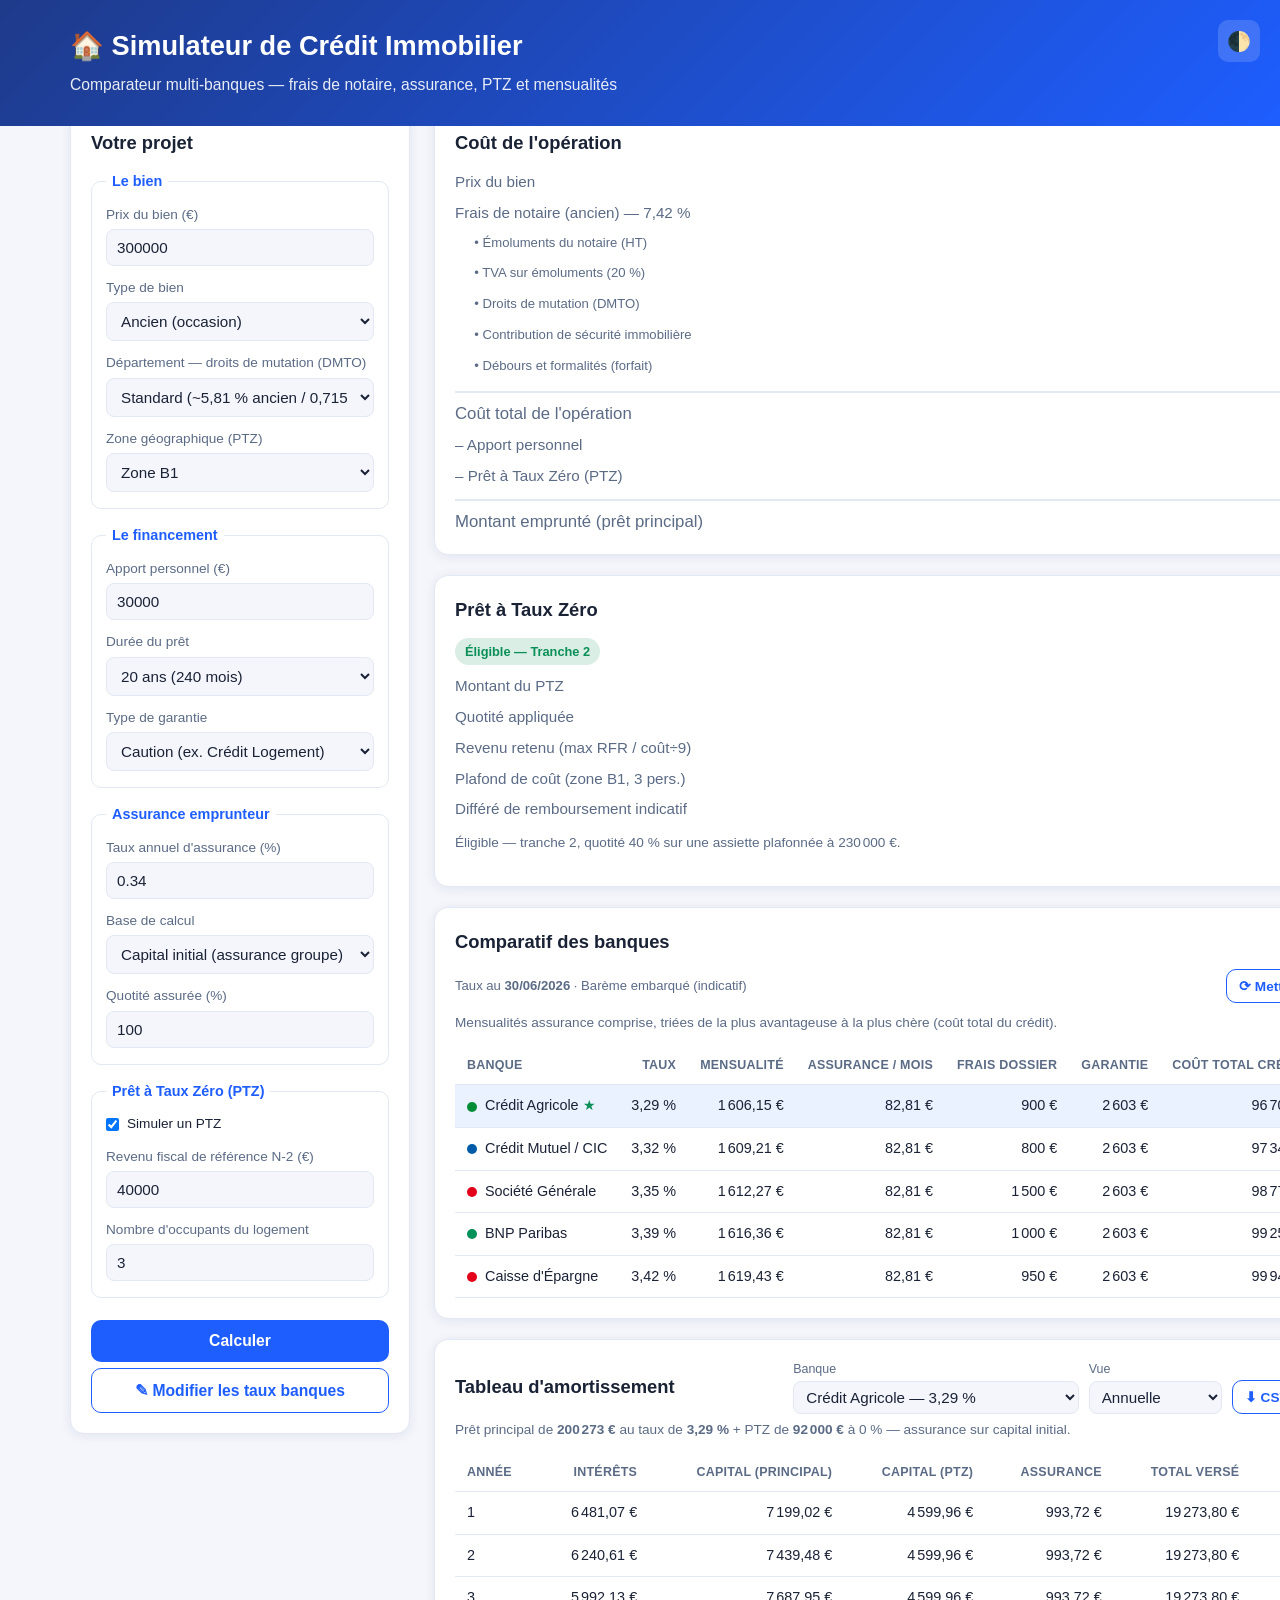
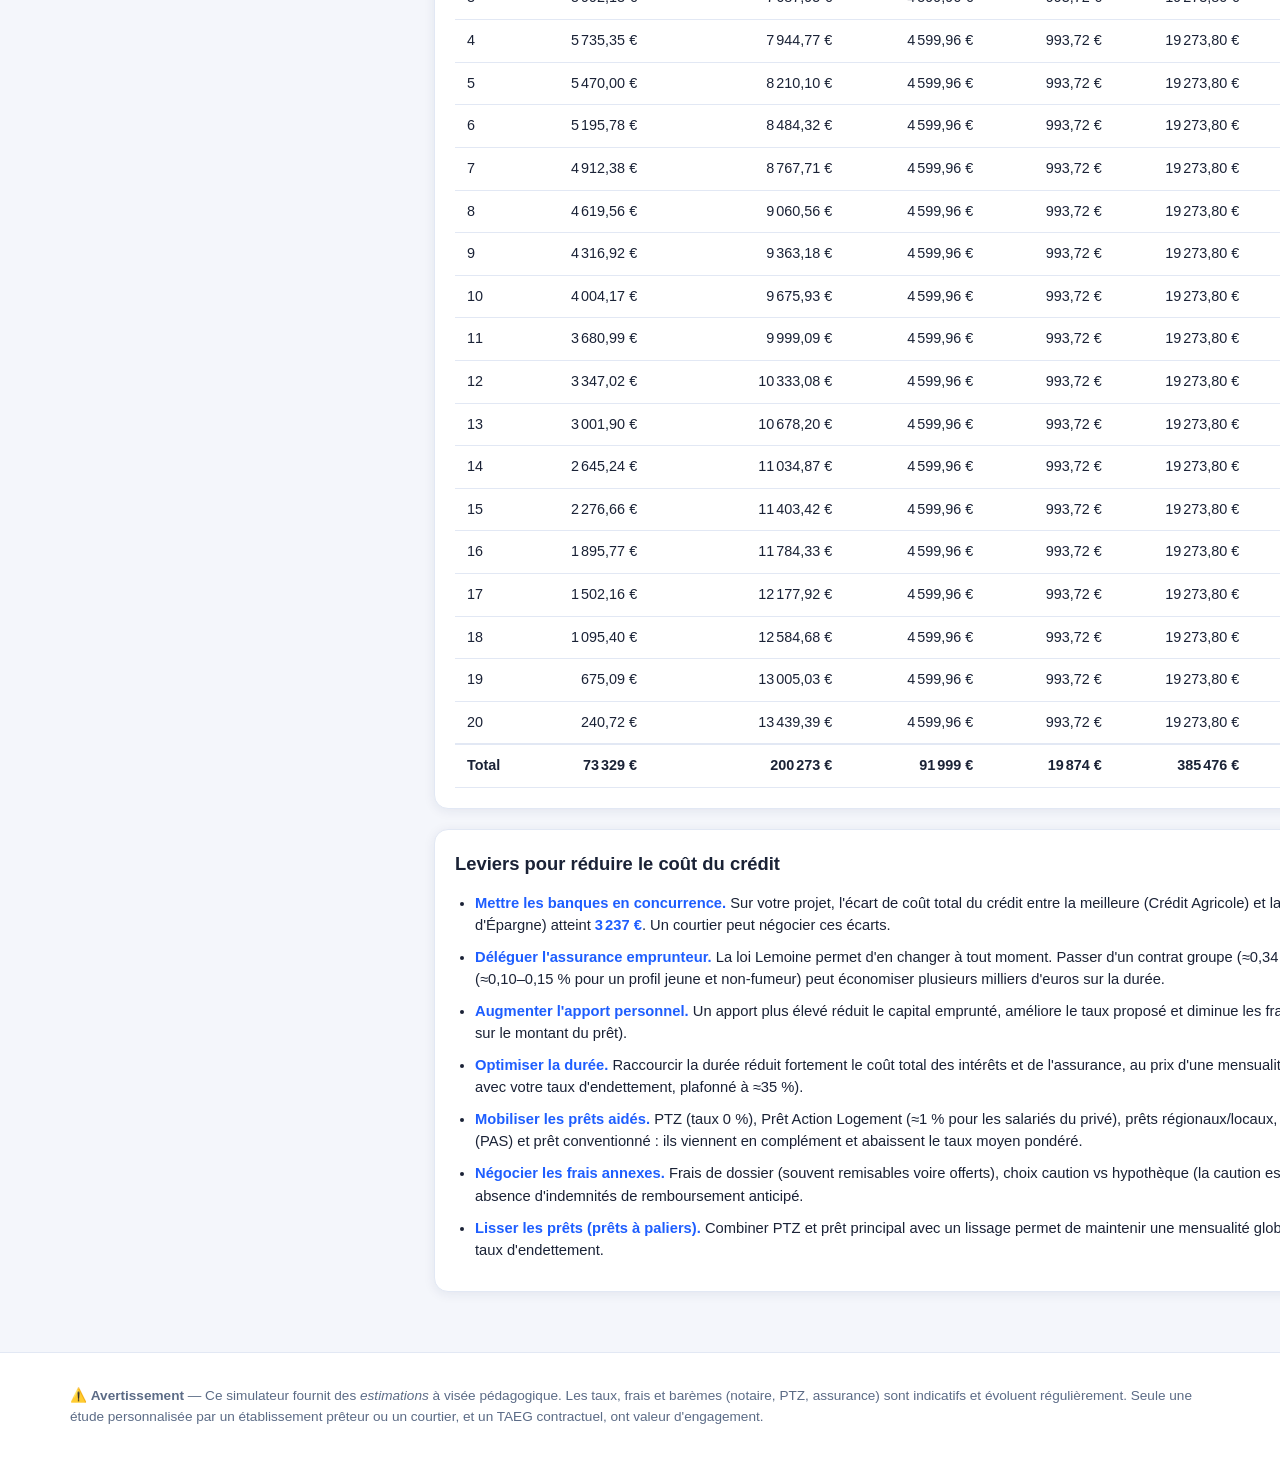
==== index.html @ 6a026f02 "Mise à jour des taux : flux configurable, sources officielles, persistance - Nouveau module js/rates" ====
<!DOCTYPE html>
<html lang="fr">
  <head>
    <meta charset="UTF-8" />
    <meta name="viewport" content="width=device-width, initial-scale=1.0" />
    <title>Simulateur de Crédit Immobilier — Comparateur multi-banques</title>
    <meta
      name="description"
      content="Plateforme de simulation de crédit immobilier : frais de notaire (neuf/ancien), frais de dossier, assurance emprunteur, PTZ et comparaison des mensualités entre les banques les plus compétitives."
    />
    <link rel="stylesheet" href="css/styles.css" />
  </head>
  <body>
    <header class="site-header">
      <div class="wrap">
        <h1>🏠 Simulateur de Crédit Immobilier</h1>
        <p class="subtitle">
          Comparateur multi-banques — frais de notaire, assurance, PTZ et mensualités
        </p>
        <button id="theme-toggle" class="theme-toggle" title="Basculer clair/sombre" aria-label="Thème">
          🌓
        </button>
      </div>
    </header>

    <main class="wrap layout">
      <!-- ============ COLONNE DE SAISIE ============ -->
      <section class="panel inputs" aria-label="Paramètres de simulation">
        <h2>Votre projet</h2>

        <fieldset>
          <legend>Le bien</legend>
          <label>
            Prix du bien (€)
            <input type="number" id="prix" value="300000" min="0" step="1000" />
          </label>

          <label>
            Type de bien
            <select id="typeBien">
              <option value="ancien">Ancien (occasion)</option>
              <option value="neuf">Neuf (VEFA / construction)</option>
            </select>
          </label>

          <label>
            Département — droits de mutation (DMTO)
            <select id="dmto">
              <option value="">Standard (~5,81 % ancien / 0,715 % neuf)</option>
              <option value="0.0509006">Taux réduit (~5,09 % — départements concernés)</option>
              <option value="0.0631065">Majoré 2025 (+0,5 pt, ~6,31 % ancien)</option>
            </select>
          </label>

          <label>
            Zone géographique (PTZ)
            <select id="zone">
              <option value="A">Zone A</option>
              <option value="Abis">Zone A bis</option>
              <option value="B1" selected>Zone B1</option>
              <option value="B2">Zone B2</option>
              <option value="C">Zone C</option>
            </select>
          </label>
        </fieldset>

        <fieldset>
          <legend>Le financement</legend>
          <label>
            Apport personnel (€)
            <input type="number" id="apport" value="30000" min="0" step="1000" />
          </label>

          <label>
            Durée du prêt
            <select id="duree">
              <option value="180">15 ans (180 mois)</option>
              <option value="240" selected>20 ans (240 mois)</option>
              <option value="300">25 ans (300 mois)</option>
            </select>
          </label>

          <label>
            Type de garantie
            <select id="garantie">
              <option value="caution">Caution (ex. Crédit Logement)</option>
              <option value="hypotheque">Hypothèque / IPPD</option>
            </select>
          </label>
        </fieldset>

        <fieldset>
          <legend>Assurance emprunteur</legend>
          <label>
            Taux annuel d'assurance (%)
            <input type="number" id="assuranceTaux" value="0.34" min="0" step="0.01" />
          </label>
          <label>
            Base de calcul
            <select id="assuranceBase">
              <option value="initial">Capital initial (assurance groupe)</option>
              <option value="restant">Capital restant dû (délégation, dégressif)</option>
            </select>
          </label>
          <label>
            Quotité assurée (%)
            <input type="number" id="assuranceQuotite" value="100" min="0" max="200" step="10" />
          </label>
        </fieldset>

        <fieldset>
          <legend>Prêt à Taux Zéro (PTZ)</legend>
          <label class="checkbox">
            <input type="checkbox" id="ptzActif" checked />
            Simuler un PTZ
          </label>
          <label>
            Revenu fiscal de référence N-2 (€)
            <input type="number" id="ptzRevenus" value="40000" min="0" step="1000" />
          </label>
          <label>
            Nombre d'occupants du logement
            <input type="number" id="ptzPersonnes" value="3" min="1" max="8" step="1" />
          </label>
        </fieldset>

        <button id="simuler" class="btn-primary">Calculer</button>
        <button id="editRates" class="btn-secondary">✎ Modifier les taux banques</button>
      </section>

      <!-- ============ COLONNE DE RÉSULTATS ============ -->
      <section class="results" aria-live="polite">
        <!-- Récapitulatif coût d'acquisition -->
        <div class="panel">
          <h2>Coût de l'opération</h2>
          <div id="recapAcquisition" class="recap-grid"></div>
        </div>

        <!-- PTZ -->
        <div class="panel" id="ptzPanel">
          <h2>Prêt à Taux Zéro</h2>
          <div id="ptzResult"></div>
        </div>

        <!-- Comparatif banques -->
        <div class="panel">
          <h2>Comparatif des banques</h2>
          <div class="rates-toolbar">
            <span id="ratesMeta" class="rates-meta"></span>
            <span class="rates-actions">
              <button id="updateRates" class="btn-secondary compact" title="Charger les taux depuis le flux configuré">⟳ Mettre à jour</button>
              <button id="editRates2" class="btn-secondary compact">✎ Modifier</button>
            </span>
          </div>
          <div id="ratesStatus" class="rates-status" hidden></div>
          <p class="hint">
            Mensualités assurance comprise, triées de la plus avantageuse à la plus chère
            (coût total du crédit).
          </p>
          <div class="table-scroll">
            <table id="comparatif" class="compare-table">
              <thead>
                <tr>
                  <th>Banque</th>
                  <th>Taux</th>
                  <th>Mensualité</th>
                  <th>Assurance / mois</th>
                  <th>Frais dossier</th>
                  <th>Garantie</th>
                  <th>Coût total crédit</th>
                  <th>TAEG approché</th>
                </tr>
              </thead>
              <tbody></tbody>
            </table>
          </div>
        </div>

        <!-- Tableau d'amortissement -->
        <div class="panel" id="amortPanel">
          <div class="amort-head">
            <h2>Tableau d'amortissement</h2>
            <div class="amort-controls no-print">
              <label class="inline">
                Banque
                <select id="amortBanque"></select>
              </label>
              <label class="inline">
                Vue
                <select id="amortVue">
                  <option value="annuel">Annuelle</option>
                  <option value="mensuel">Mensuelle</option>
                </select>
              </label>
              <button id="exportCsv" class="btn-secondary compact">⬇ CSV</button>
              <button id="exportPdf" class="btn-secondary compact">🖨 Imprimer / PDF</button>
            </div>
          </div>
          <div id="amortMeta" class="hint"></div>
          <div class="table-scroll">
            <table id="amortTable" class="amort-table">
              <thead></thead>
              <tbody></tbody>
              <tfoot></tfoot>
            </table>
          </div>
        </div>

        <!-- Leviers d'optimisation -->
        <div class="panel levers">
          <h2>Leviers pour réduire le coût du crédit</h2>
          <ul id="leviers"></ul>
        </div>
      </section>
    </main>

    <!-- Modale d'édition des taux -->
    <div id="ratesModal" class="modal" hidden>
      <div class="modal-box">
        <h2>Taux &amp; frais par banque</h2>
        <p class="hint">
          Ajustez les taux nominaux (hors assurance) et consultez la page officielle de chaque
          banque via le lien « source ». Les taux sont mémorisés localement.
        </p>

        <fieldset>
          <legend>Mise à jour automatique</legend>
          <label>
            URL du flux de taux (JSON, CORS requis)
            <input type="url" id="feedUrl" placeholder="https://exemple.com/taux.json" />
          </label>
          <p class="hint">
            Le navigateur ne peut pas lire directement les sites des banques (CORS). Pointez vers
            un flux JSON que vous alimentez (courtier, agrégateur, ou script serveur). Voir
            <code>data/taux.sample.json</code> pour le format.
          </p>
          <div class="modal-actions">
            <button id="fetchRates" class="btn-secondary compact">⟳ Actualiser depuis la source</button>
            <button id="resetRates" class="btn-secondary compact">↺ Rétablir le barème embarqué</button>
          </div>
          <div id="modalStatus" class="rates-status" hidden></div>
        </fieldset>

        <div class="table-scroll">
          <table id="ratesTable" class="rates-table">
            <thead>
              <tr>
                <th>Banque</th>
                <th>Taux 15 ans (%)</th>
                <th>Taux 20 ans (%)</th>
                <th>Taux 25 ans (%)</th>
                <th>Frais dossier</th>
                <th>Source</th>
              </tr>
            </thead>
            <tbody></tbody>
          </table>
        </div>
        <div class="modal-actions">
          <button id="ratesSave" class="btn-primary">Appliquer</button>
          <button id="ratesClose" class="btn-secondary">Fermer</button>
        </div>
      </div>
    </div>

    <footer class="site-footer">
      <div class="wrap">
        <p>
          ⚠️ <strong>Avertissement</strong> — Ce simulateur fournit des <em>estimations</em> à
          visée pédagogique. Les taux, frais et barèmes (notaire, PTZ, assurance) sont indicatifs
          et évoluent régulièrement. Seule une étude personnalisée par un établissement prêteur ou
          un courtier, et un TAEG contractuel, ont valeur d'engagement.
        </p>
      </div>
    </footer>

    <script src="js/finance.js"></script>
    <script src="js/data.js"></script>
    <script src="js/rates.js"></script>
    <script src="js/app.js"></script>
  </body>
</html>
---- css/styles.css ----
/* styles.css — Simulateur de crédit immobilier */
:root {
  --bg: #f4f6fb;
  --panel: #ffffff;
  --ink: #1a2236;
  --muted: #5b6b86;
  --accent: #1e5eff;
  --accent-ink: #ffffff;
  --border: #e2e8f4;
  --good: #0a8f56;
  --bad: #d13c3c;
  --highlight: #eaf1ff;
  --shadow: 0 2px 12px rgba(20, 40, 90, 0.08);
  --radius: 14px;
}
:root[data-theme="dark"] {
  --bg: #0f1420;
  --panel: #182034;
  --ink: #e8edf7;
  --muted: #9aa8c2;
  --accent: #4f83ff;
  --accent-ink: #0b1020;
  --border: #26314a;
  --good: #38d08a;
  --bad: #ff6b6b;
  --highlight: #1d2942;
  --shadow: 0 2px 16px rgba(0, 0, 0, 0.4);
}

* {
  box-sizing: border-box;
}
body {
  margin: 0;
  font-family: -apple-system, BlinkMacSystemFont, "Segoe UI", Roboto, Helvetica, Arial, sans-serif;
  background: var(--bg);
  color: var(--ink);
  line-height: 1.5;
}
.wrap {
  max-width: 1180px;
  margin: 0 auto;
  padding: 0 20px;
}

/* Header */
.site-header {
  background: linear-gradient(135deg, #1e3a8a, #1e5eff);
  color: #fff;
  padding: 26px 0 30px;
  position: relative;
}
.site-header h1 {
  margin: 0;
  font-size: 1.7rem;
}
.subtitle {
  margin: 6px 0 0;
  opacity: 0.9;
  font-size: 0.98rem;
}
.theme-toggle {
  position: absolute;
  top: 20px;
  right: 20px;
  background: rgba(255, 255, 255, 0.15);
  border: none;
  color: #fff;
  font-size: 1.2rem;
  border-radius: 10px;
  width: 42px;
  height: 42px;
  cursor: pointer;
}
.theme-toggle:hover {
  background: rgba(255, 255, 255, 0.28);
}

/* Layout */
.layout {
  display: grid;
  grid-template-columns: 340px 1fr;
  gap: 24px;
  margin: -18px auto 40px;
  align-items: start;
}
@media (max-width: 900px) {
  .layout {
    grid-template-columns: 1fr;
  }
}

.panel {
  background: var(--panel);
  border: 1px solid var(--border);
  border-radius: var(--radius);
  padding: 20px;
  box-shadow: var(--shadow);
  margin-bottom: 20px;
}
.panel h2 {
  margin: 0 0 14px;
  font-size: 1.15rem;
}

/* Formulaire */
fieldset {
  border: 1px solid var(--border);
  border-radius: 10px;
  margin: 0 0 16px;
  padding: 12px 14px 4px;
}
legend {
  font-weight: 600;
  font-size: 0.9rem;
  color: var(--accent);
  padding: 0 6px;
}
label {
  display: block;
  margin-bottom: 12px;
  font-size: 0.85rem;
  color: var(--muted);
  font-weight: 500;
}
label.checkbox {
  display: flex;
  align-items: center;
  gap: 8px;
  color: var(--ink);
}
input[type="number"],
select {
  width: 100%;
  margin-top: 4px;
  padding: 9px 10px;
  border: 1px solid var(--border);
  border-radius: 8px;
  background: var(--bg);
  color: var(--ink);
  font-size: 0.95rem;
}
label.checkbox input {
  width: auto;
  margin: 0;
}
input:focus,
select:focus {
  outline: 2px solid var(--accent);
  outline-offset: 1px;
}

.btn-primary,
.btn-secondary {
  width: 100%;
  padding: 12px;
  border: none;
  border-radius: 10px;
  font-size: 0.98rem;
  font-weight: 600;
  cursor: pointer;
  margin-top: 6px;
}
.btn-primary {
  background: var(--accent);
  color: var(--accent-ink);
}
.btn-primary:hover {
  filter: brightness(1.08);
}
.btn-secondary {
  background: transparent;
  color: var(--accent);
  border: 1px solid var(--accent);
}
.btn-secondary:hover {
  background: var(--highlight);
}

/* Récap acquisition */
.recap-grid {
  display: grid;
  grid-template-columns: 1fr auto;
  gap: 8px 16px;
  font-size: 0.95rem;
}
.recap-grid .lbl {
  color: var(--muted);
}
.recap-grid .val {
  text-align: right;
  font-variant-numeric: tabular-nums;
  font-weight: 600;
}
.recap-grid .total {
  border-top: 2px solid var(--border);
  padding-top: 8px;
  margin-top: 4px;
  font-size: 1.05rem;
}
.recap-grid .sub {
  font-size: 0.82rem;
  color: var(--muted);
  padding-left: 12px;
}
.recap-grid .val.accent {
  color: var(--accent);
}

/* Tables */
.table-scroll {
  overflow-x: auto;
}
table {
  width: 100%;
  border-collapse: collapse;
  font-size: 0.9rem;
}
th,
td {
  padding: 10px 12px;
  text-align: right;
  border-bottom: 1px solid var(--border);
  white-space: nowrap;
}
th:first-child,
td:first-child {
  text-align: left;
}
thead th {
  color: var(--muted);
  font-weight: 600;
  font-size: 0.78rem;
  text-transform: uppercase;
  letter-spacing: 0.02em;
}
.compare-table tbody tr.best {
  background: var(--highlight);
}
.compare-table tbody tr.best td:first-child::after {
  content: " ★";
  color: var(--good);
}
td.num {
  font-variant-numeric: tabular-nums;
}
.bank-dot {
  display: inline-block;
  width: 10px;
  height: 10px;
  border-radius: 50%;
  margin-right: 8px;
  vertical-align: middle;
}
.hint {
  color: var(--muted);
  font-size: 0.85rem;
  margin: 0 0 12px;
}

/* Barre d'outils des taux */
.rates-toolbar {
  display: flex;
  flex-wrap: wrap;
  align-items: center;
  justify-content: space-between;
  gap: 8px;
  margin-bottom: 10px;
}
.rates-meta {
  font-size: 0.82rem;
  color: var(--muted);
}
.rates-meta a {
  color: var(--accent);
}
.rates-actions {
  display: flex;
  gap: 8px;
}
.rates-status {
  font-size: 0.85rem;
  padding: 9px 12px;
  border-radius: 8px;
  margin-bottom: 12px;
}
.rates-status.ok {
  background: rgba(10, 143, 86, 0.14);
  color: var(--good);
}
.rates-status.err {
  background: rgba(209, 60, 60, 0.13);
  color: var(--bad);
}
.rates-status.info {
  background: var(--highlight);
  color: var(--ink);
}
.rates-table a {
  color: var(--accent);
  font-size: 0.82rem;
}

/* PTZ */
.ptz-badge {
  display: inline-block;
  padding: 4px 10px;
  border-radius: 20px;
  font-size: 0.8rem;
  font-weight: 600;
  margin-bottom: 10px;
}
.ptz-badge.ok {
  background: rgba(10, 143, 86, 0.15);
  color: var(--good);
}
.ptz-badge.no {
  background: rgba(209, 60, 60, 0.13);
  color: var(--bad);
}

/* Leviers */
.levers ul {
  margin: 0;
  padding-left: 20px;
}
.levers li {
  margin-bottom: 10px;
  font-size: 0.92rem;
}
.levers li strong {
  color: var(--accent);
}

/* Modale */
.modal {
  position: fixed;
  inset: 0;
  background: rgba(10, 16, 30, 0.55);
  display: flex;
  align-items: center;
  justify-content: center;
  padding: 20px;
  z-index: 100;
}
.modal[hidden] {
  display: none;
}
.modal-box {
  background: var(--panel);
  border-radius: var(--radius);
  padding: 24px;
  max-width: 700px;
  width: 100%;
  max-height: 90vh;
  overflow-y: auto;
  box-shadow: var(--shadow);
}
.rates-table input {
  width: 90px;
  padding: 6px;
}
.modal-actions {
  display: flex;
  gap: 12px;
  margin-top: 18px;
}
.modal-actions button {
  width: auto;
  flex: 1;
}

/* Tableau d'amortissement */
.amort-head {
  display: flex;
  flex-wrap: wrap;
  align-items: center;
  justify-content: space-between;
  gap: 12px;
  margin-bottom: 6px;
}
.amort-head h2 {
  margin: 0;
}
.amort-controls {
  display: flex;
  flex-wrap: wrap;
  align-items: flex-end;
  gap: 10px;
}
label.inline {
  margin: 0;
  font-size: 0.78rem;
}
label.inline select {
  margin-top: 2px;
  padding: 6px 8px;
}
.btn-secondary.compact {
  width: auto;
  padding: 8px 12px;
  margin: 0;
  font-size: 0.85rem;
}
.amort-table tfoot td {
  font-weight: 700;
  border-top: 2px solid var(--border);
}
.amort-table tbody tr:hover {
  background: var(--highlight);
}
#amortMeta {
  margin-bottom: 12px;
}

/* Impression / PDF : n'imprimer que le tableau d'amortissement */
@media print {
  body * {
    visibility: hidden;
  }
  #amortPanel,
  #amortPanel * {
    visibility: visible;
  }
  #amortPanel {
    position: absolute;
    inset: 0;
    margin: 0;
    border: none;
    box-shadow: none;
  }
  .no-print {
    display: none !important;
  }
  .table-scroll {
    overflow: visible;
  }
}

/* Footer */
.site-footer {
  background: var(--panel);
  border-top: 1px solid var(--border);
  padding: 20px 0;
  font-size: 0.85rem;
  color: var(--muted);
}
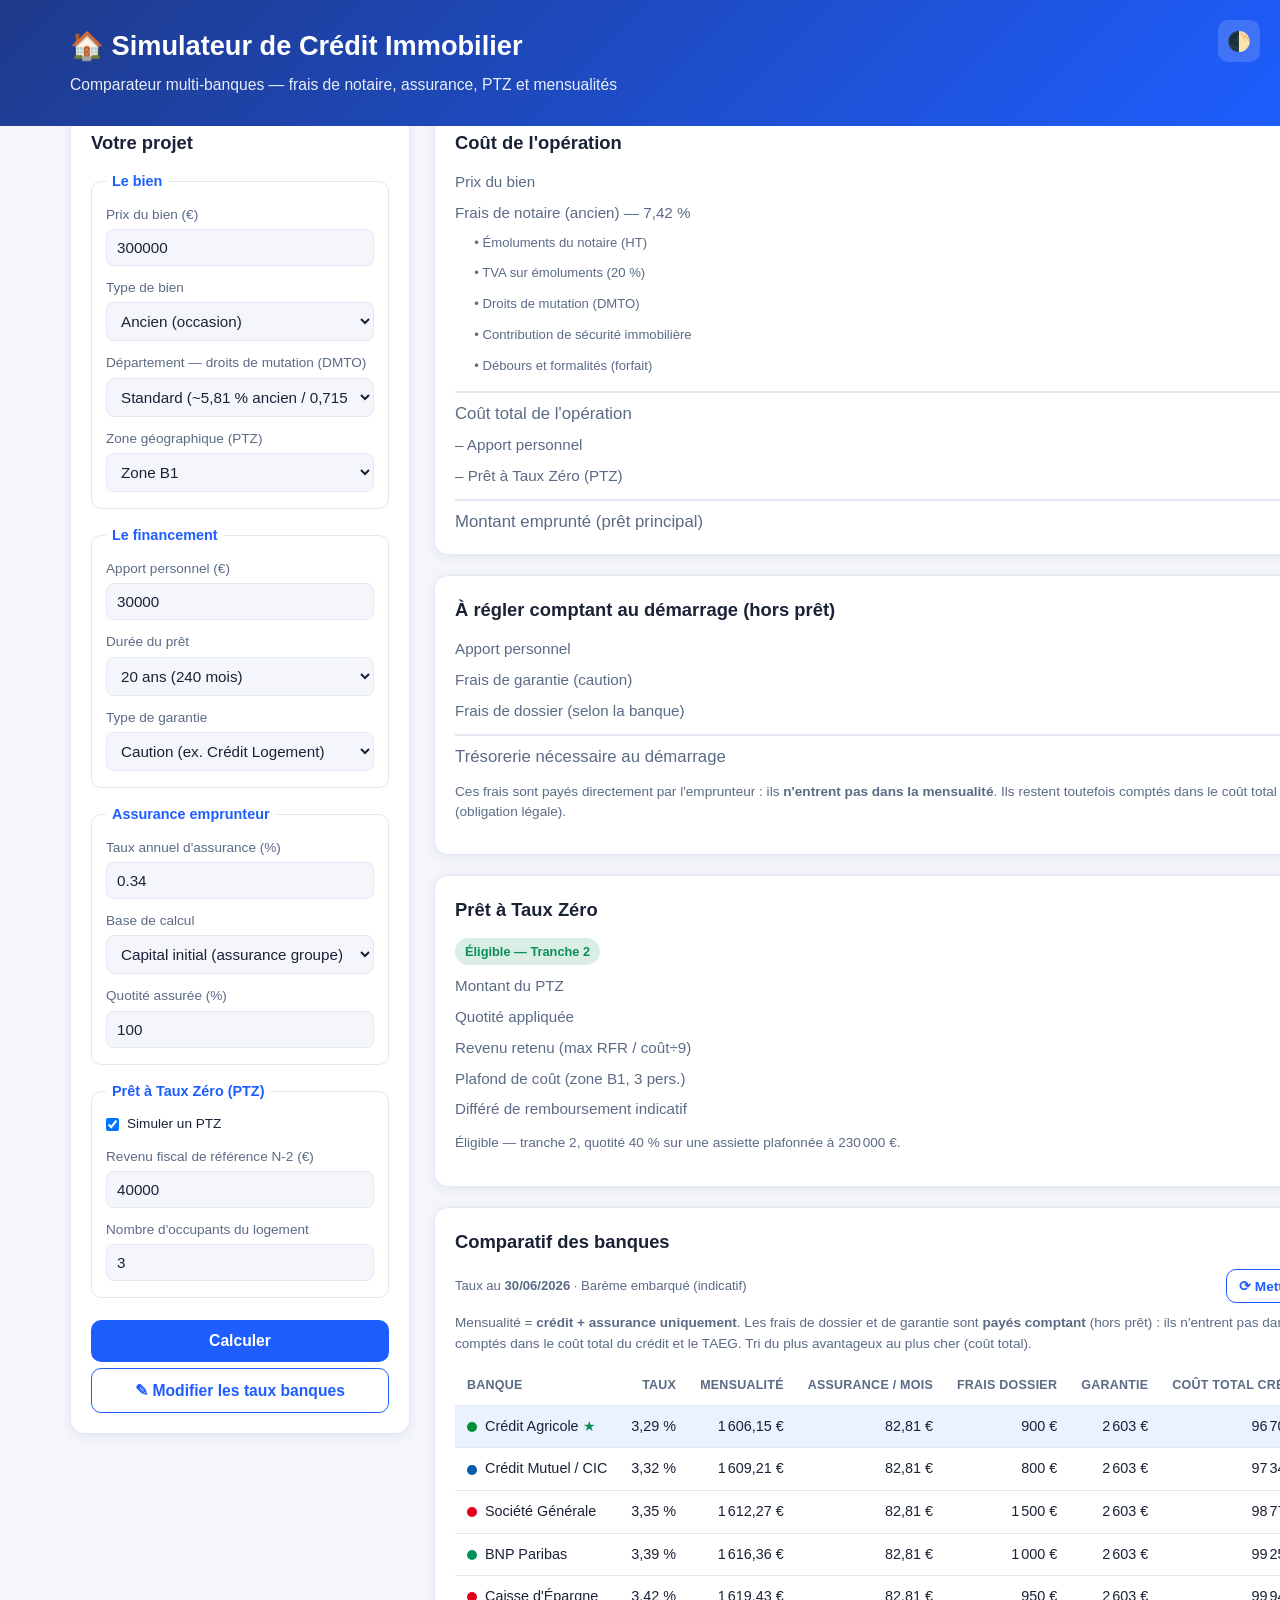
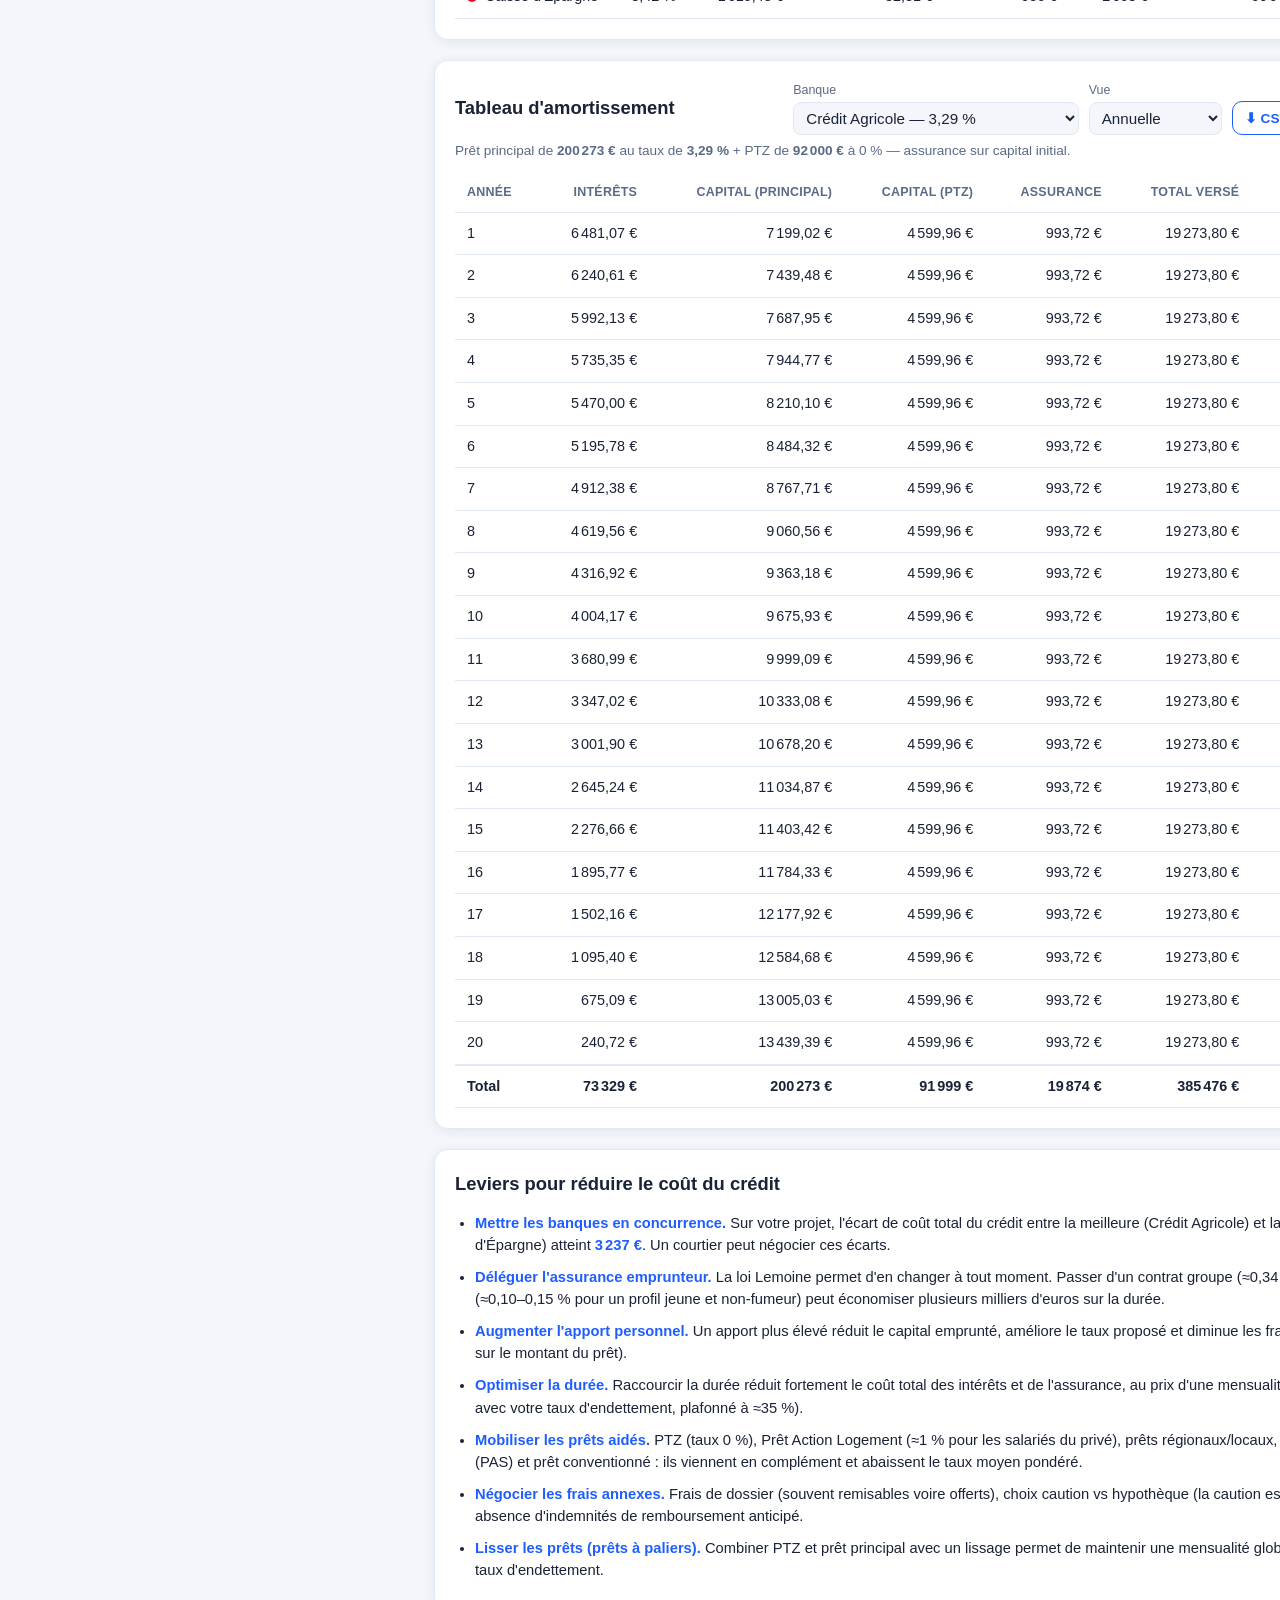
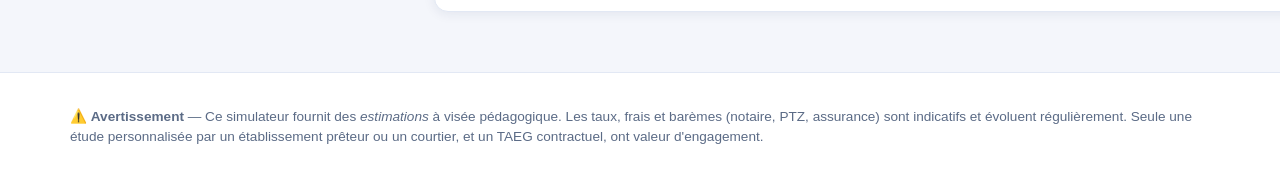
==== commit 327a51d4: "Frais de dossier & garantie : payés comptant, exclus de la mensualité Clarification du traitement de" ====
--- a/index.html
+++ b/index.html
@@ -136,6 +136,17 @@
           <div id="recapAcquisition" class="recap-grid"></div>
         </div>
 
+        <!-- Frais à régler comptant (hors prêt) -->
+        <div class="panel" id="comptantPanel">
+          <h2>À régler comptant au démarrage (hors prêt)</h2>
+          <div id="comptantRecap" class="recap-grid"></div>
+          <p class="hint" style="margin-top:12px">
+            Ces frais sont payés directement par l'emprunteur : ils <strong>n'entrent pas dans la
+            mensualité</strong>. Ils restent toutefois comptés dans le coût total du crédit et dans
+            le TAEG (obligation légale).
+          </p>
+        </div>
+
         <!-- PTZ -->
         <div class="panel" id="ptzPanel">
           <h2>Prêt à Taux Zéro</h2>
@@ -154,8 +165,10 @@
           </div>
           <div id="ratesStatus" class="rates-status" hidden></div>
           <p class="hint">
-            Mensualités assurance comprise, triées de la plus avantageuse à la plus chère
-            (coût total du crédit).
+            Mensualité = <strong>crédit + assurance uniquement</strong>. Les frais de dossier et de
+            garantie sont <strong>payés comptant</strong> (hors prêt) : ils n'entrent pas dans la
+            mensualité, mais sont comptés dans le coût total du crédit et le TAEG. Tri du plus
+            avantageux au plus cher (coût total).
           </p>
           <div class="table-scroll">
             <table id="comparatif" class="compare-table">
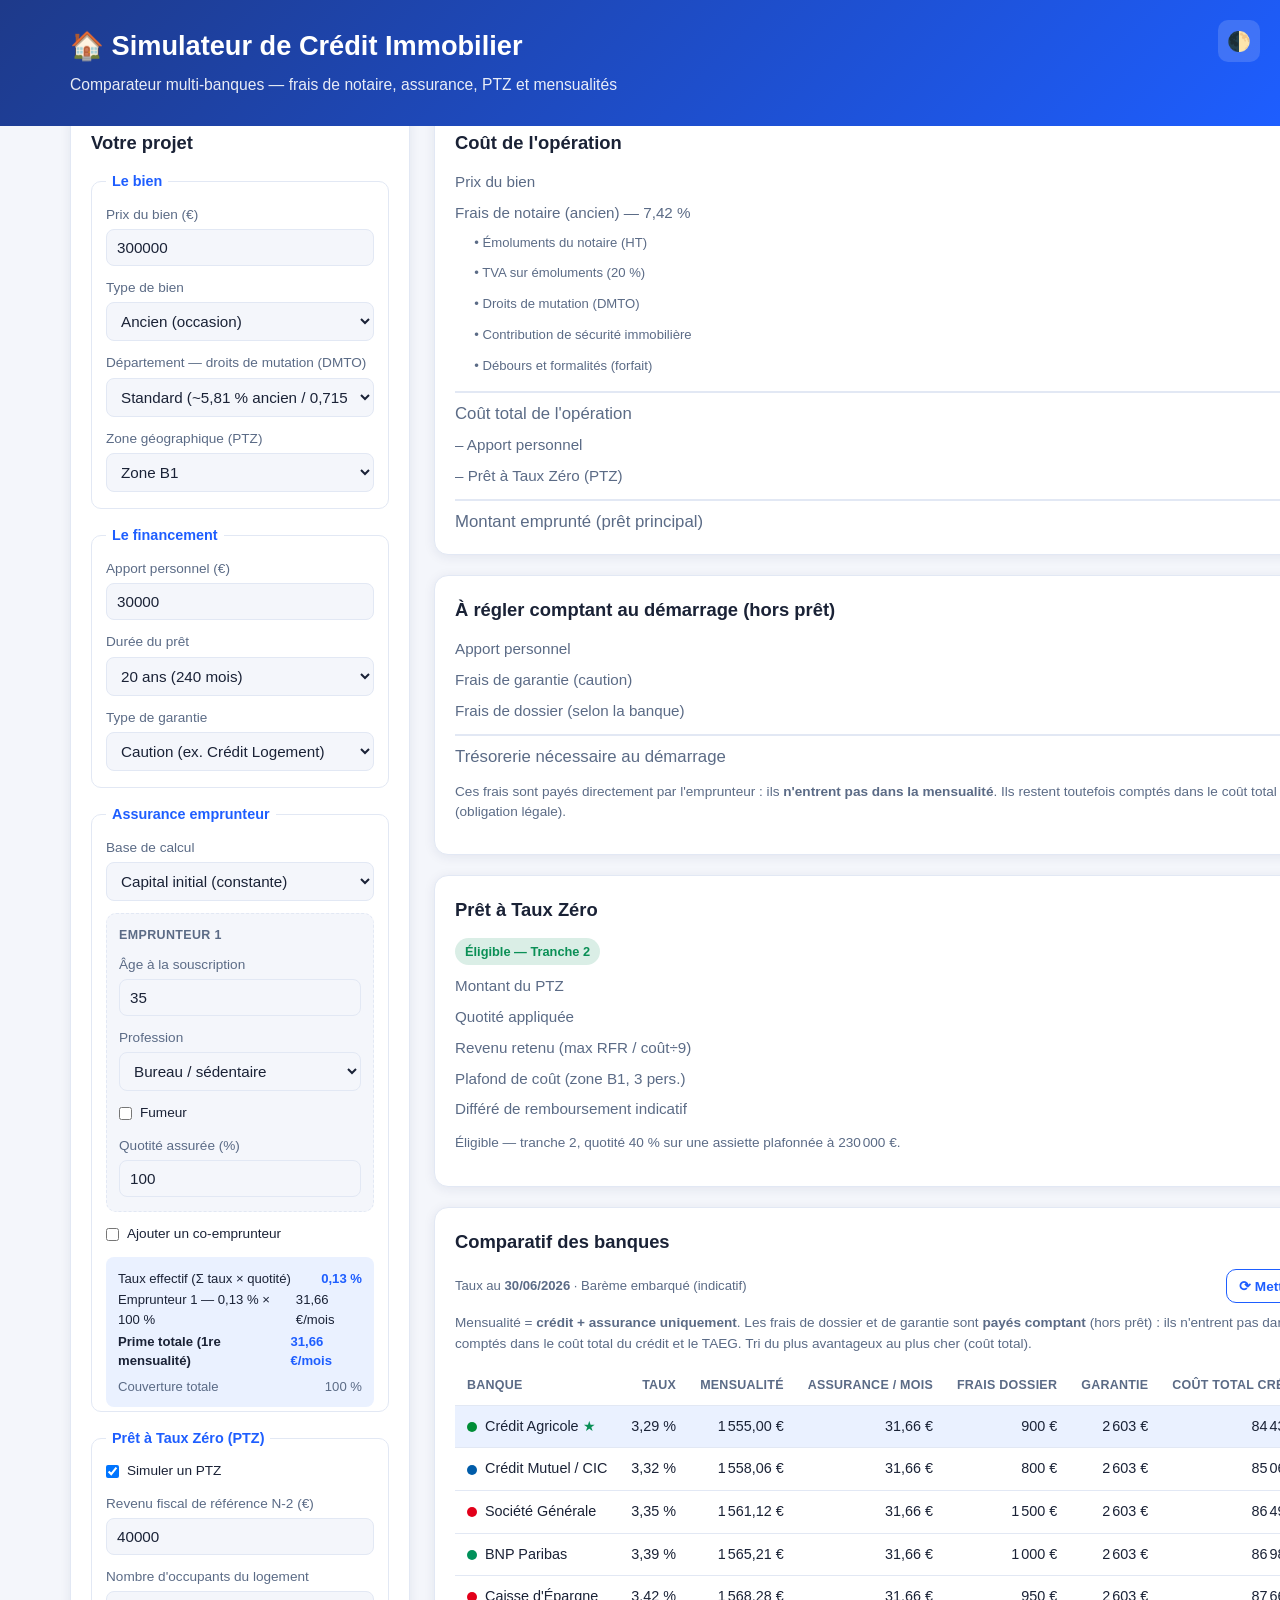
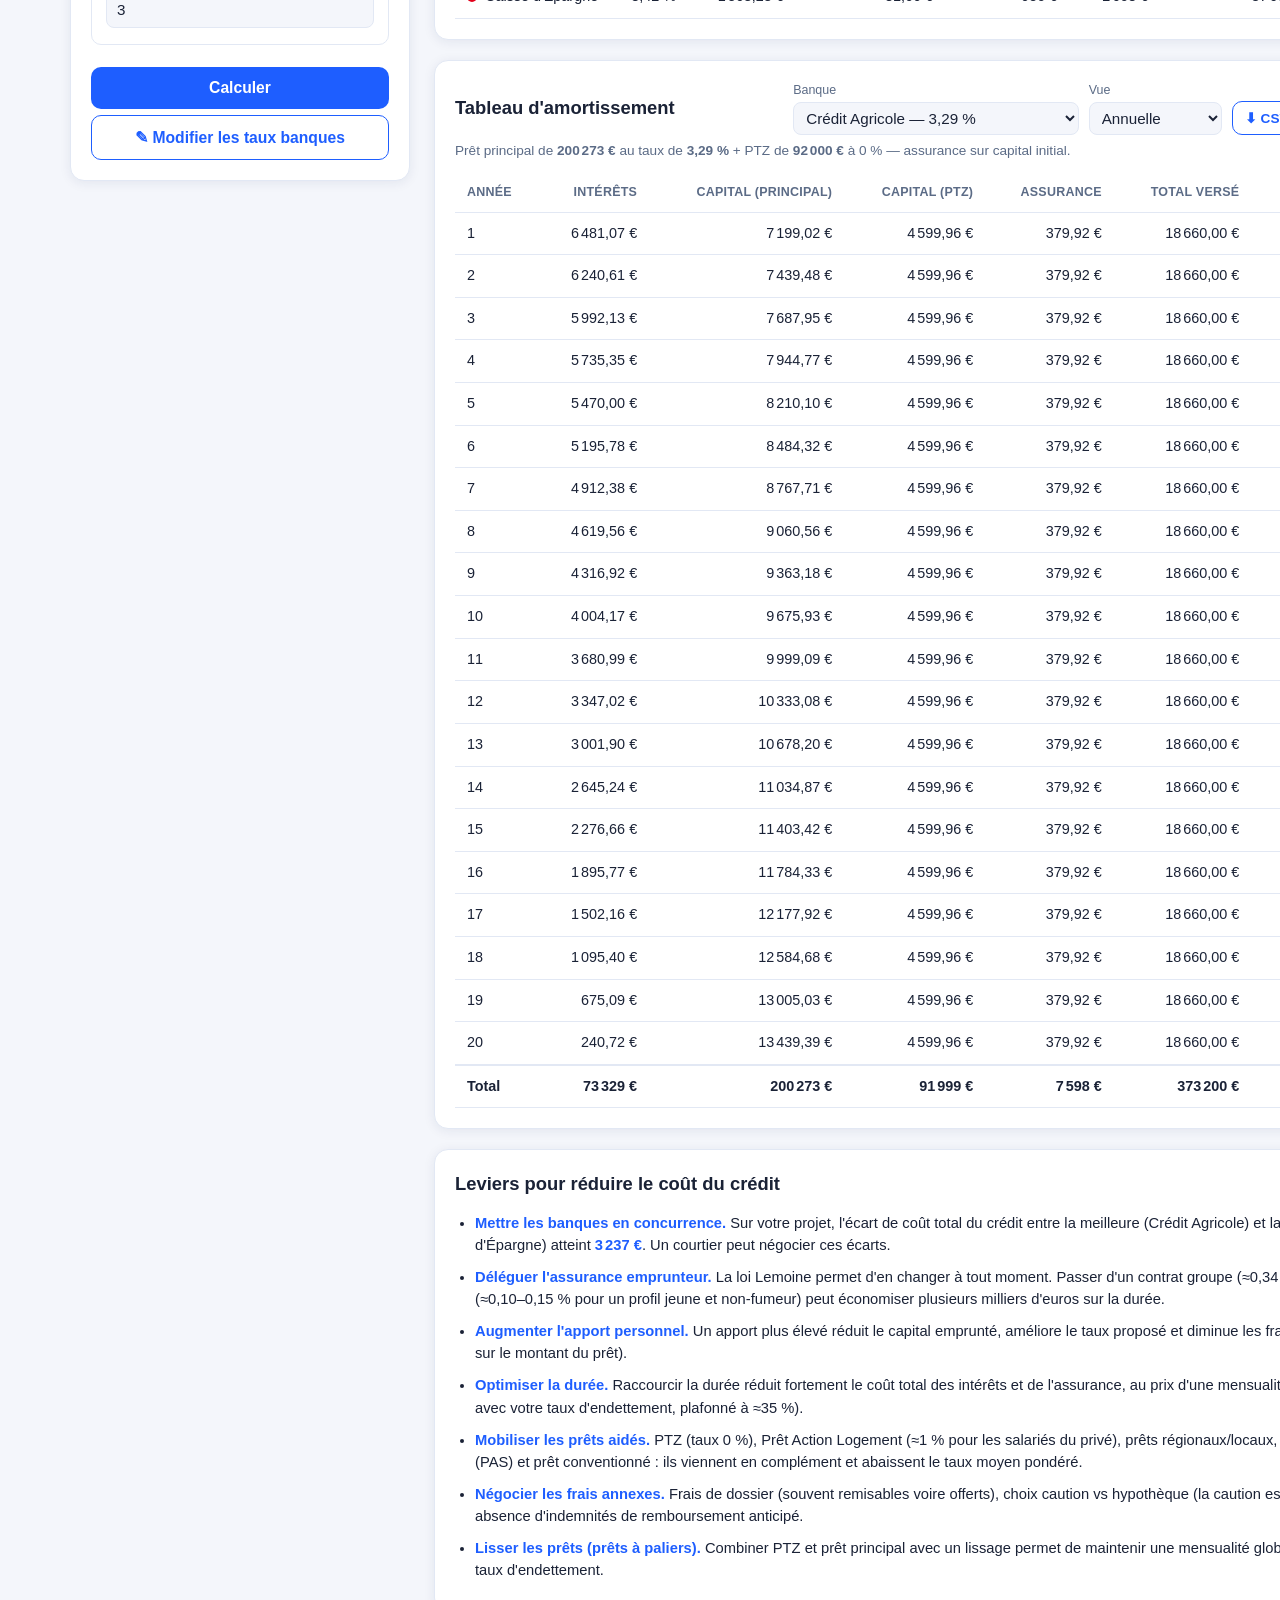
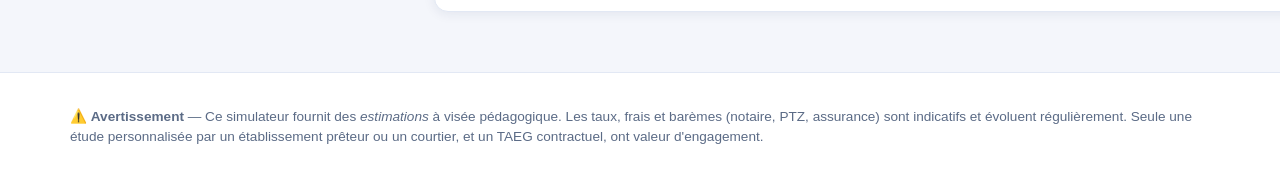
==== commit c5e84c74: "Assurance emprunteur : modèle réaliste par assuré Remplace le taux d'assurance unique par un modèle " ====
--- a/index.html
+++ b/index.html
@@ -92,20 +92,62 @@
         <fieldset>
           <legend>Assurance emprunteur</legend>
           <label>
-            Taux annuel d'assurance (%)
-            <input type="number" id="assuranceTaux" value="0.34" min="0" step="0.01" />
-          </label>
-          <label>
             Base de calcul
             <select id="assuranceBase">
-              <option value="initial">Capital initial (assurance groupe)</option>
-              <option value="restant">Capital restant dû (délégation, dégressif)</option>
-            </select>
-          </label>
-          <label>
-            Quotité assurée (%)
-            <input type="number" id="assuranceQuotite" value="100" min="0" max="200" step="10" />
-          </label>
+              <option value="initial">Capital initial (constante)</option>
+              <option value="restant">Capital restant dû (dégressive)</option>
+            </select>
+          </label>
+
+          <div class="borrower">
+            <div class="borrower-title">Emprunteur 1</div>
+            <label>
+              Âge à la souscription
+              <input type="number" id="age1" value="35" min="18" max="85" step="1" />
+            </label>
+            <label>
+              Profession
+              <select id="prof1">
+                <option value="sedentaire">Bureau / sédentaire</option>
+                <option value="deplacements">Déplacements fréquents</option>
+                <option value="manuelle">Manuelle / à risque</option>
+                <option value="risque">Très à risque (hauteur, etc.)</option>
+              </select>
+            </label>
+            <label class="checkbox"><input type="checkbox" id="fum1" /> Fumeur</label>
+            <label>
+              Quotité assurée (%)
+              <input type="number" id="quot1" value="100" min="0" max="100" step="10" />
+            </label>
+          </div>
+
+          <label class="checkbox">
+            <input type="checkbox" id="coEmp" /> Ajouter un co-emprunteur
+          </label>
+
+          <div class="borrower" id="borrower2" hidden>
+            <div class="borrower-title">Co-emprunteur</div>
+            <label>
+              Âge à la souscription
+              <input type="number" id="age2" value="35" min="18" max="85" step="1" />
+            </label>
+            <label>
+              Profession
+              <select id="prof2">
+                <option value="sedentaire">Bureau / sédentaire</option>
+                <option value="deplacements">Déplacements fréquents</option>
+                <option value="manuelle">Manuelle / à risque</option>
+                <option value="risque">Très à risque (hauteur, etc.)</option>
+              </select>
+            </label>
+            <label class="checkbox"><input type="checkbox" id="fum2" /> Fumeur</label>
+            <label>
+              Quotité assurée (%)
+              <input type="number" id="quot2" value="100" min="0" max="100" step="10" />
+            </label>
+          </div>
+
+          <div id="assuranceCalc" class="assur-calc"></div>
         </fieldset>
 
         <fieldset>
--- a/css/styles.css
+++ b/css/styles.css
@@ -258,6 +258,44 @@
   margin: 0 0 12px;
 }
 
+/* Assurance emprunteur — blocs par assuré */
+.borrower {
+  border: 1px dashed var(--border);
+  border-radius: 10px;
+  padding: 12px 12px 2px;
+  margin: 4px 0 12px;
+  background: var(--bg);
+}
+.borrower[hidden] {
+  display: none;
+}
+.borrower-title {
+  font-size: 0.78rem;
+  font-weight: 700;
+  text-transform: uppercase;
+  letter-spacing: 0.03em;
+  color: var(--muted);
+  margin-bottom: 10px;
+}
+.assur-calc {
+  font-size: 0.82rem;
+  color: var(--ink);
+  background: var(--highlight);
+  border-radius: 8px;
+  padding: 10px 12px;
+  margin-top: 4px;
+}
+.assur-calc .big {
+  font-weight: 700;
+  color: var(--accent);
+}
+.assur-calc .line {
+  display: flex;
+  justify-content: space-between;
+  gap: 8px;
+  margin-top: 2px;
+}
+
 /* Barre d'outils des taux */
 .rates-toolbar {
   display: flex;
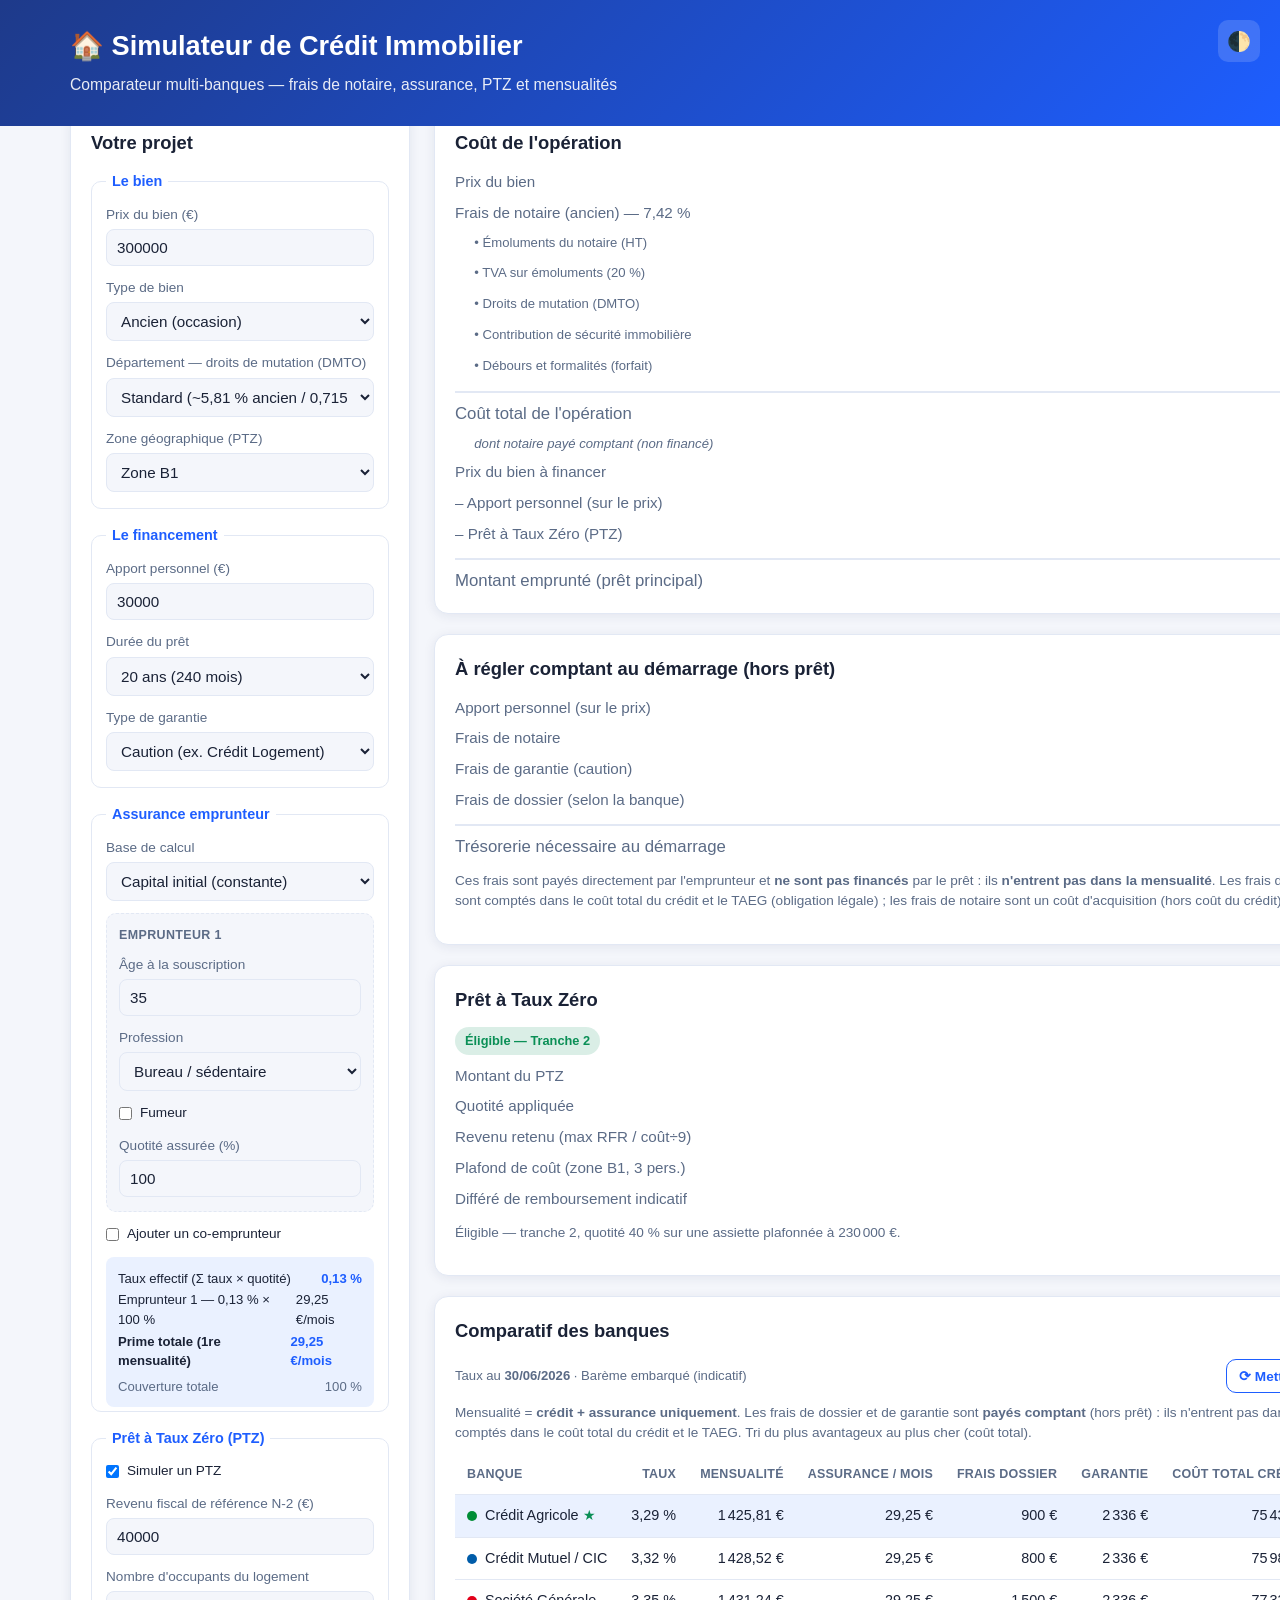
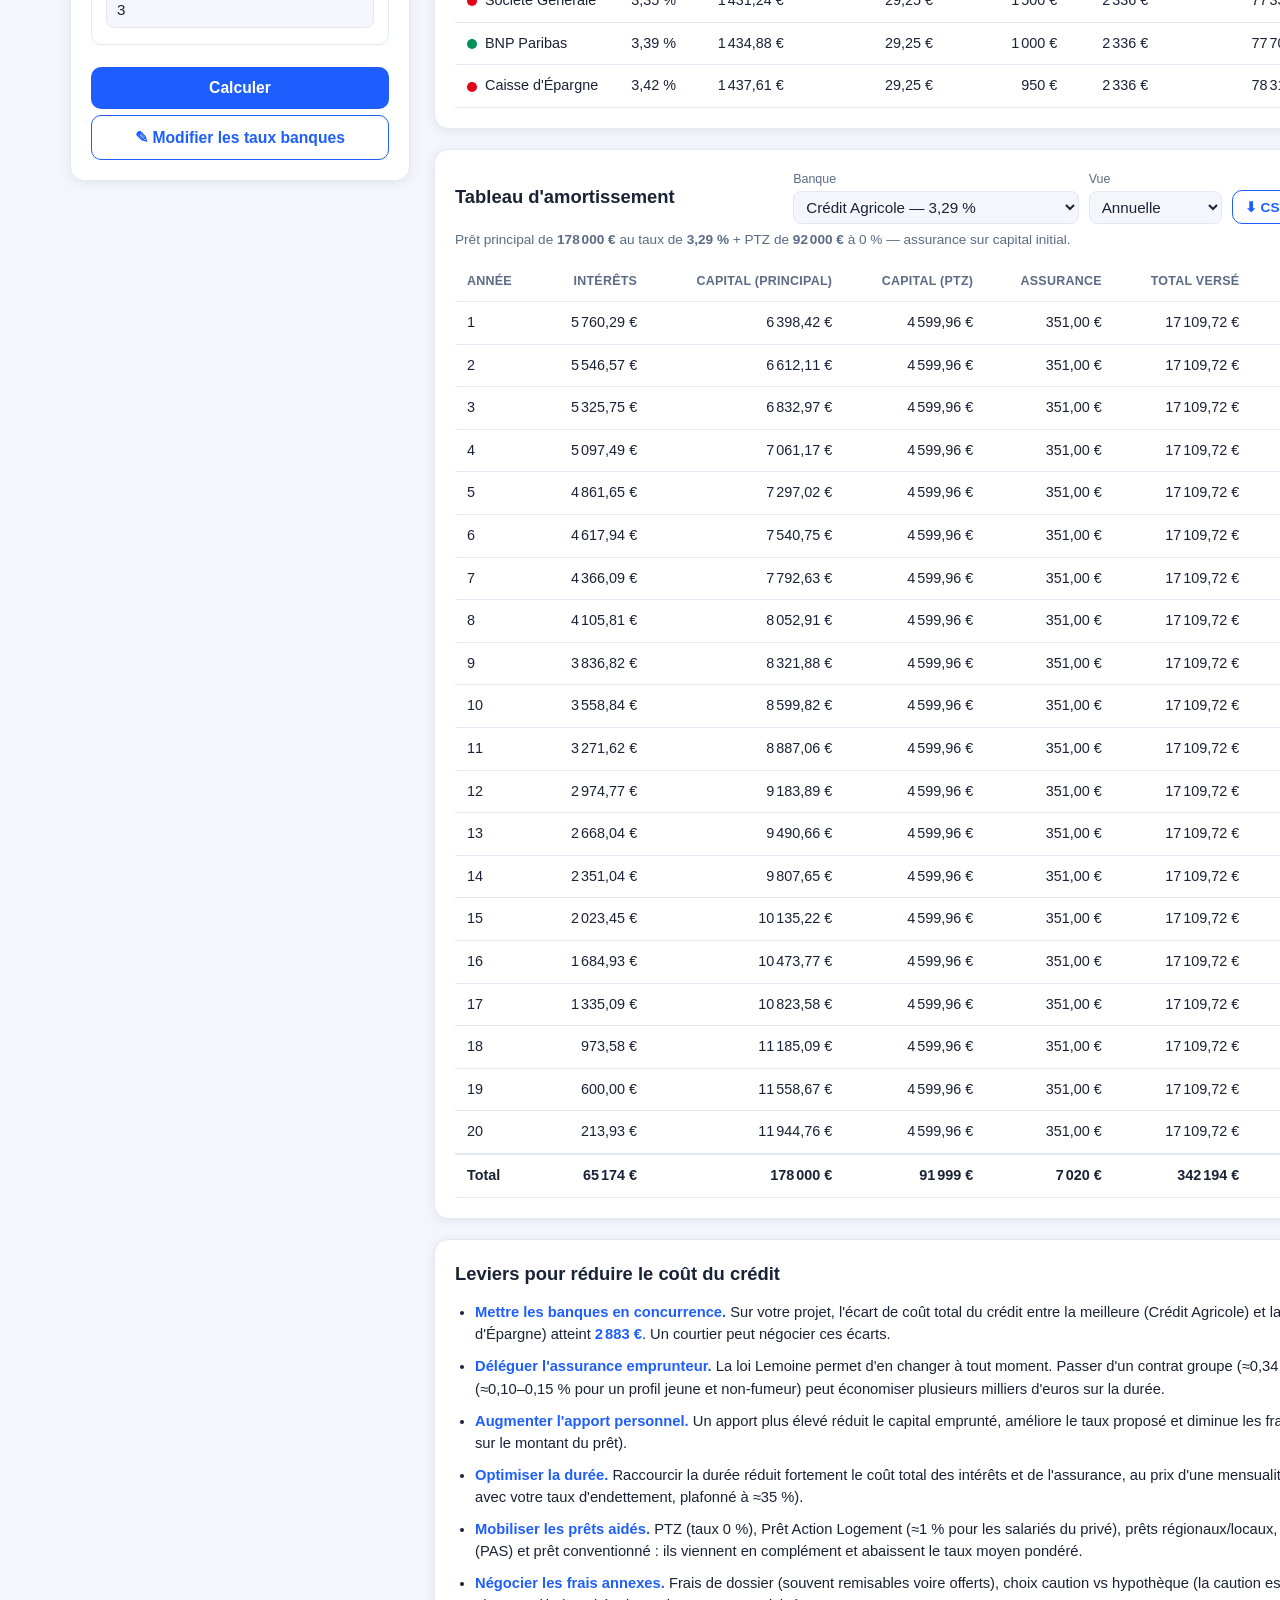
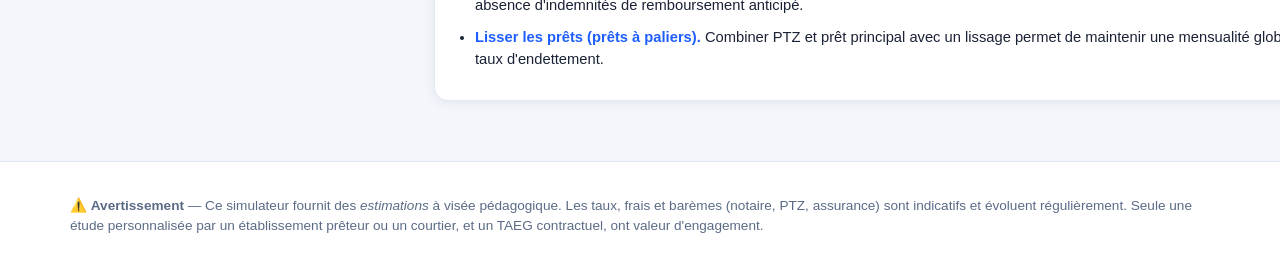
==== commit 102b7d85: "Frais de notaire payés comptant (non financés par le crédit) Le prêt ne finance plus que le prix du " ====
--- a/index.html
+++ b/index.html
@@ -183,9 +183,10 @@
           <h2>À régler comptant au démarrage (hors prêt)</h2>
           <div id="comptantRecap" class="recap-grid"></div>
           <p class="hint" style="margin-top:12px">
-            Ces frais sont payés directement par l'emprunteur : ils <strong>n'entrent pas dans la
-            mensualité</strong>. Ils restent toutefois comptés dans le coût total du crédit et dans
-            le TAEG (obligation légale).
+            Ces frais sont payés directement par l'emprunteur et <strong>ne sont pas financés</strong>
+            par le prêt : ils <strong>n'entrent pas dans la mensualité</strong>. Les frais de dossier
+            et de garantie sont comptés dans le coût total du crédit et le TAEG (obligation légale) ;
+            les frais de notaire sont un coût d'acquisition (hors coût du crédit).
           </p>
         </div>
 
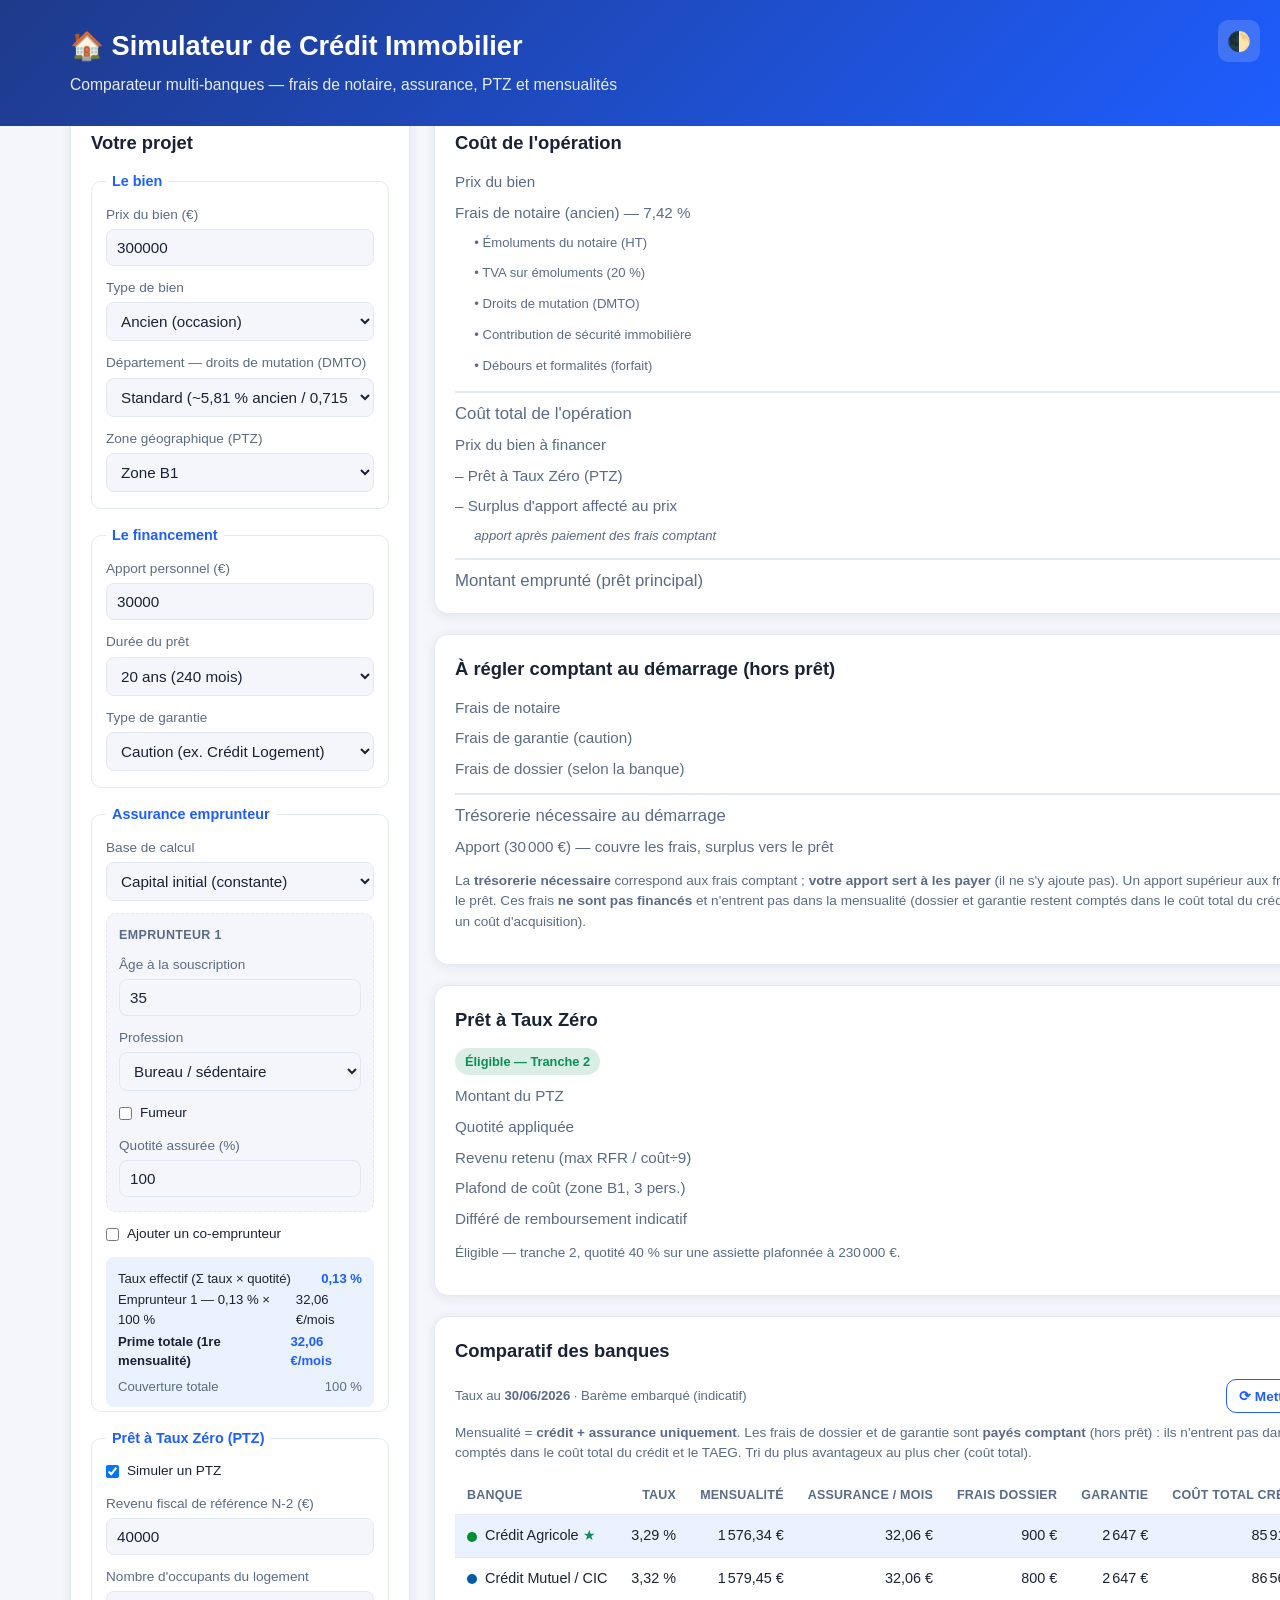
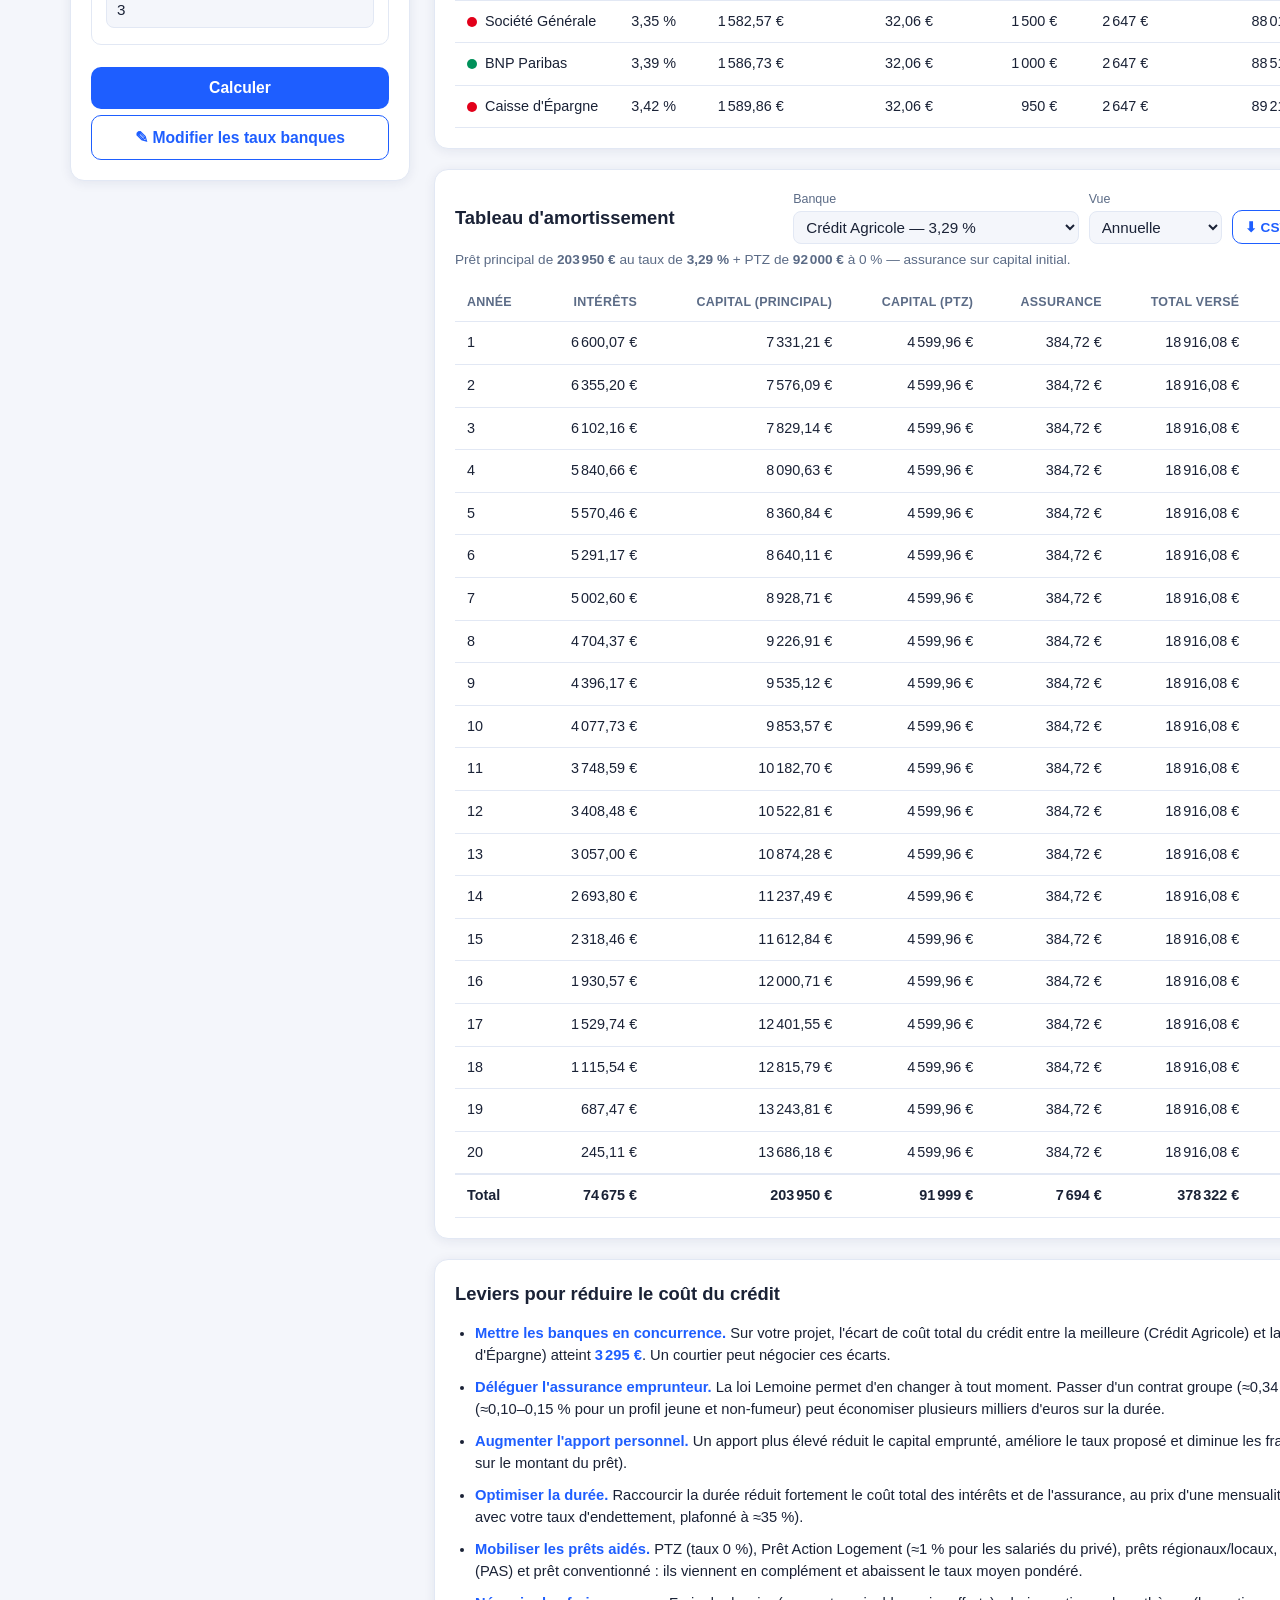
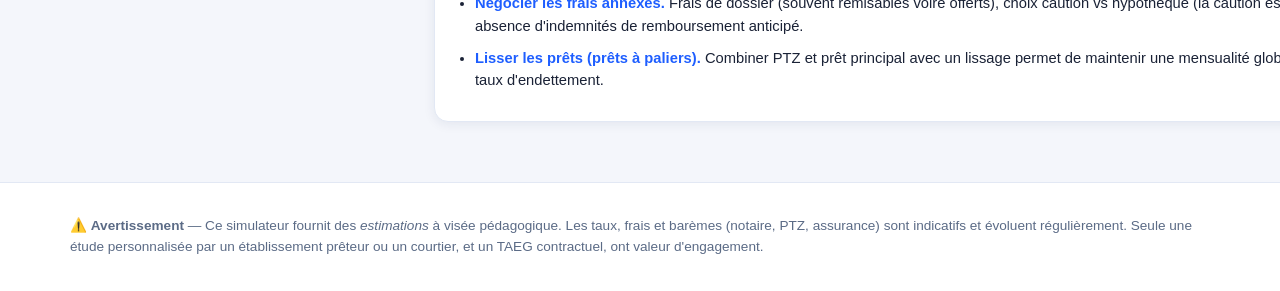
==== commit b2400646: "Apport : couvre les frais comptant, n'entre pas dans la trésorerie nécessaire L'apport sert d'abord " ====
--- a/index.html
+++ b/index.html
@@ -183,10 +183,11 @@
           <h2>À régler comptant au démarrage (hors prêt)</h2>
           <div id="comptantRecap" class="recap-grid"></div>
           <p class="hint" style="margin-top:12px">
-            Ces frais sont payés directement par l'emprunteur et <strong>ne sont pas financés</strong>
-            par le prêt : ils <strong>n'entrent pas dans la mensualité</strong>. Les frais de dossier
-            et de garantie sont comptés dans le coût total du crédit et le TAEG (obligation légale) ;
-            les frais de notaire sont un coût d'acquisition (hors coût du crédit).
+            La <strong>trésorerie nécessaire</strong> correspond aux frais comptant ; <strong>votre
+            apport sert à les payer</strong> (il ne s'y ajoute pas). Un apport supérieur aux frais
+            voit son surplus réduire le prêt. Ces frais <strong>ne sont pas financés</strong> et
+            n'entrent pas dans la mensualité (dossier et garantie restent comptés dans le coût total
+            du crédit et le TAEG ; le notaire est un coût d'acquisition).
           </p>
         </div>
 
--- a/css/styles.css
+++ b/css/styles.css
@@ -206,6 +206,12 @@
 .recap-grid .val.accent {
   color: var(--accent);
 }
+.recap-grid .val.good {
+  color: var(--good);
+}
+.recap-grid .val.bad {
+  color: var(--bad);
+}
 
 /* Tables */
 .table-scroll {
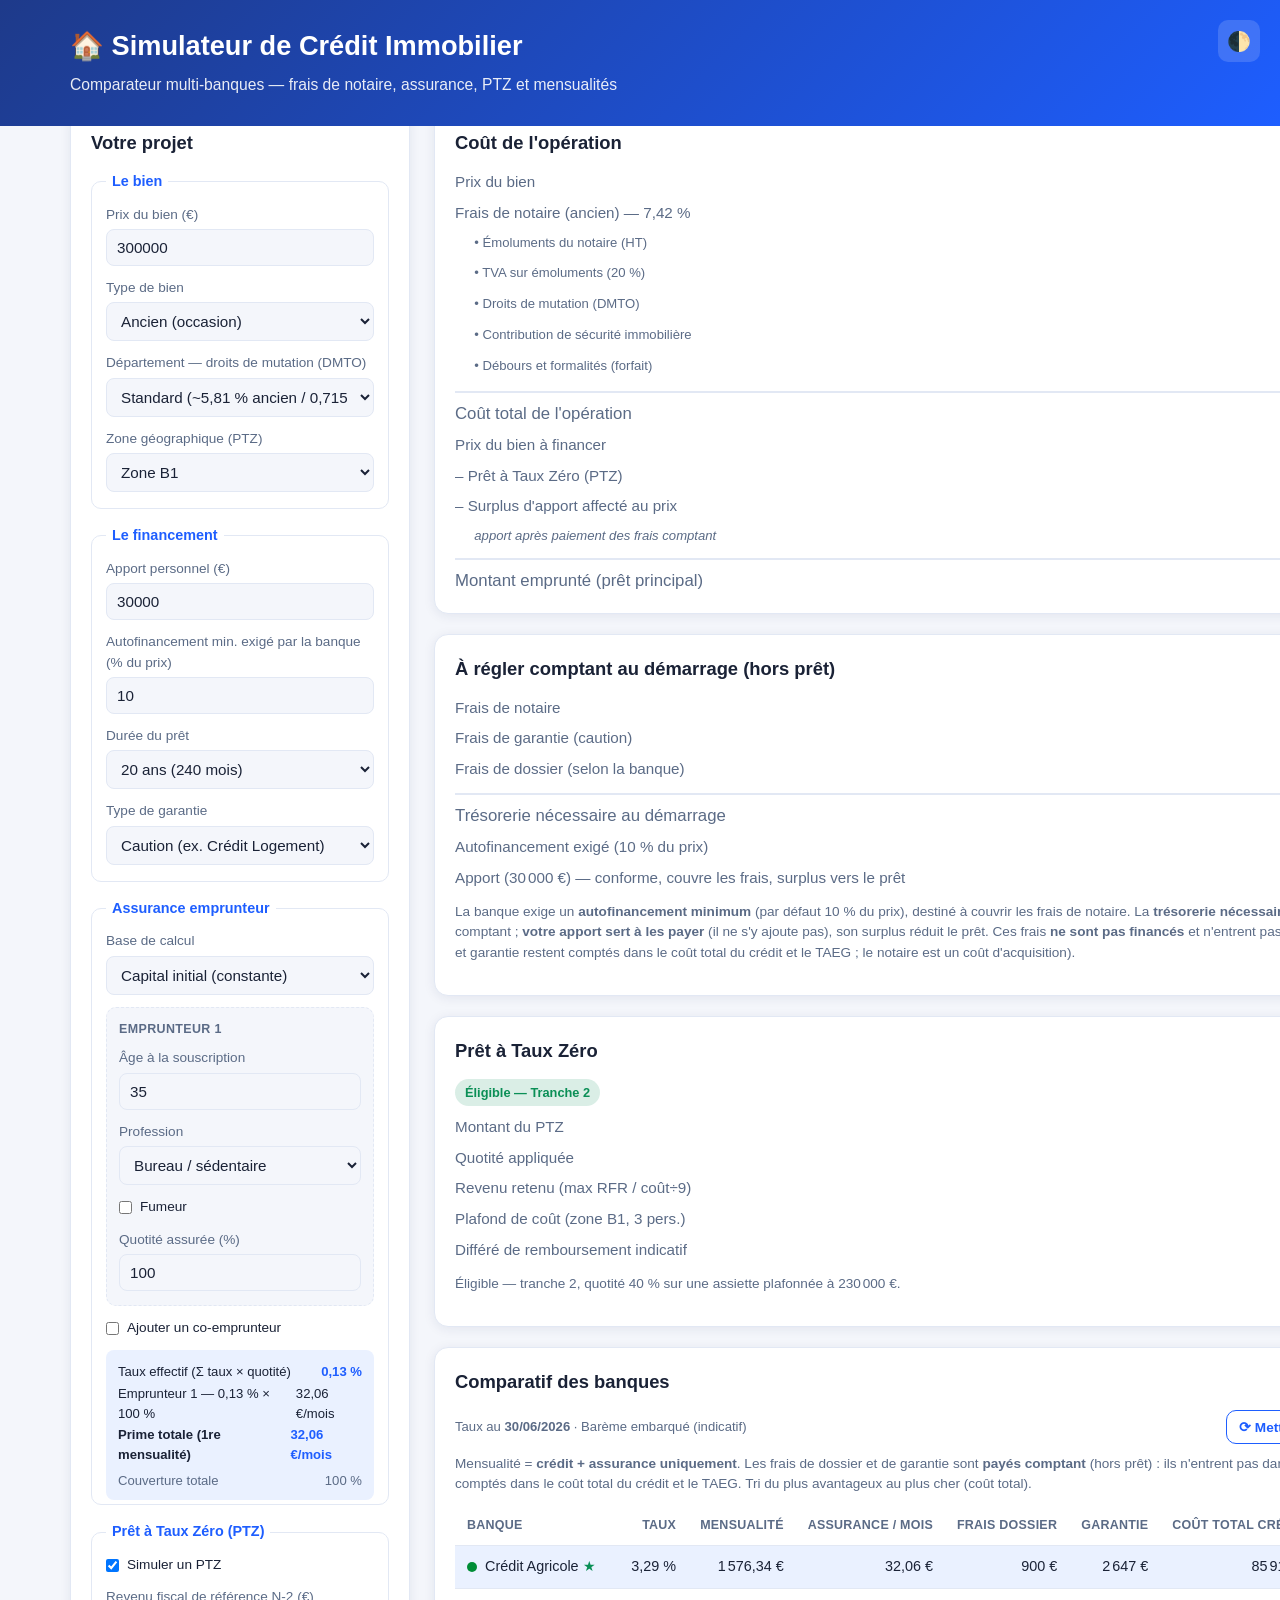
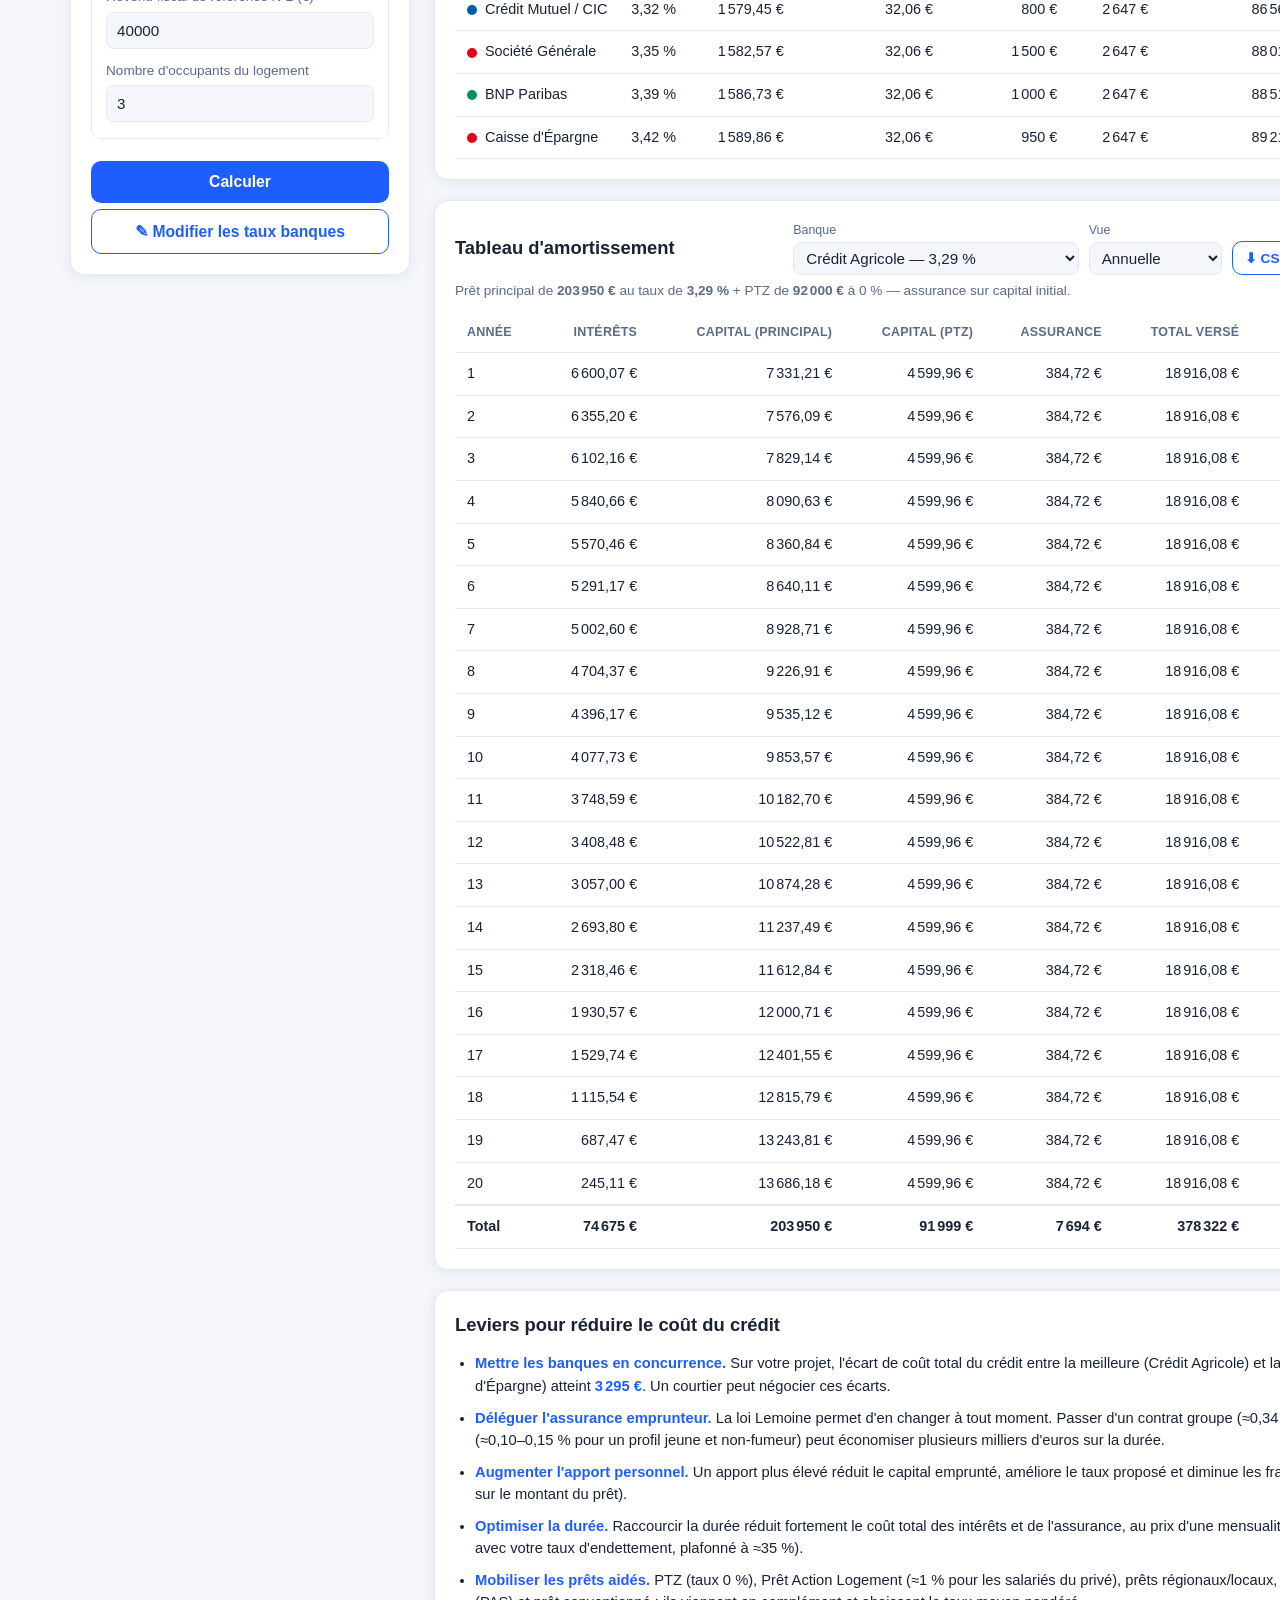
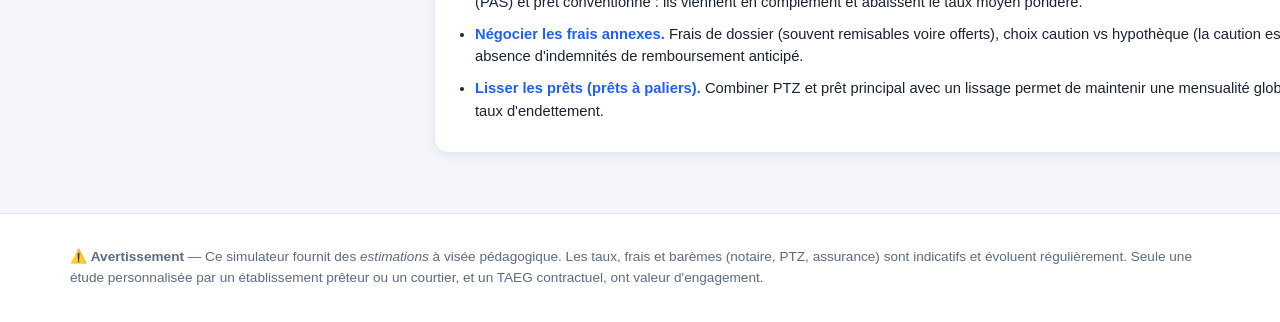
==== commit 4ee1131d: "Exigence bancaire : autofinancement minimum (10% du prix) pour les frais de notaire - Nouveau paramè" ====
--- a/index.html
+++ b/index.html
@@ -72,6 +72,11 @@
           </label>
 
           <label>
+            Autofinancement min. exigé par la banque (% du prix)
+            <input type="number" id="autofinPct" value="10" min="0" max="100" step="1" />
+          </label>
+
+          <label>
             Durée du prêt
             <select id="duree">
               <option value="180">15 ans (180 mois)</option>
@@ -183,11 +188,12 @@
           <h2>À régler comptant au démarrage (hors prêt)</h2>
           <div id="comptantRecap" class="recap-grid"></div>
           <p class="hint" style="margin-top:12px">
-            La <strong>trésorerie nécessaire</strong> correspond aux frais comptant ; <strong>votre
-            apport sert à les payer</strong> (il ne s'y ajoute pas). Un apport supérieur aux frais
-            voit son surplus réduire le prêt. Ces frais <strong>ne sont pas financés</strong> et
-            n'entrent pas dans la mensualité (dossier et garantie restent comptés dans le coût total
-            du crédit et le TAEG ; le notaire est un coût d'acquisition).
+            La banque exige un <strong>autofinancement minimum</strong> (par défaut 10 % du prix),
+            destiné à couvrir les frais de notaire. La <strong>trésorerie nécessaire</strong>
+            correspond aux frais comptant ; <strong>votre apport sert à les payer</strong> (il ne
+            s'y ajoute pas), son surplus réduit le prêt. Ces frais <strong>ne sont pas
+            financés</strong> et n'entrent pas dans la mensualité (dossier et garantie restent
+            comptés dans le coût total du crédit et le TAEG ; le notaire est un coût d'acquisition).
           </p>
         </div>
 
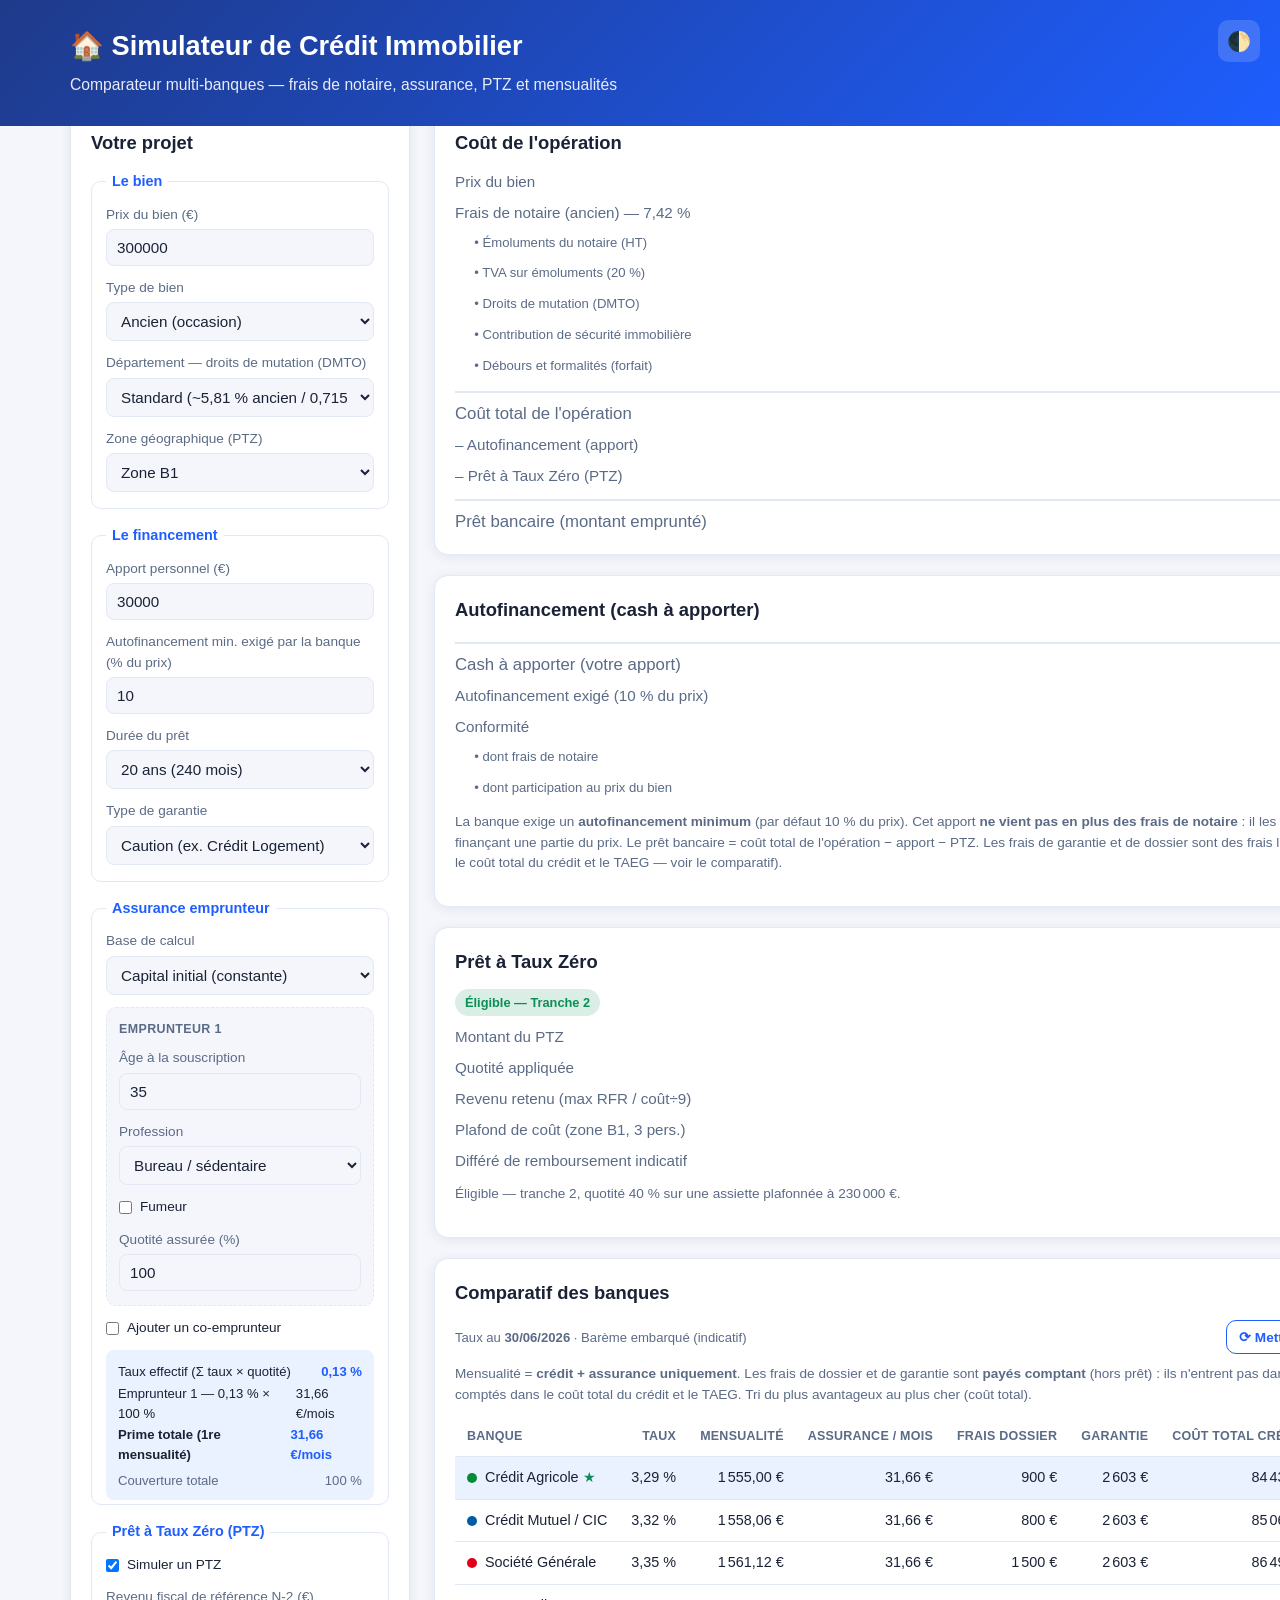
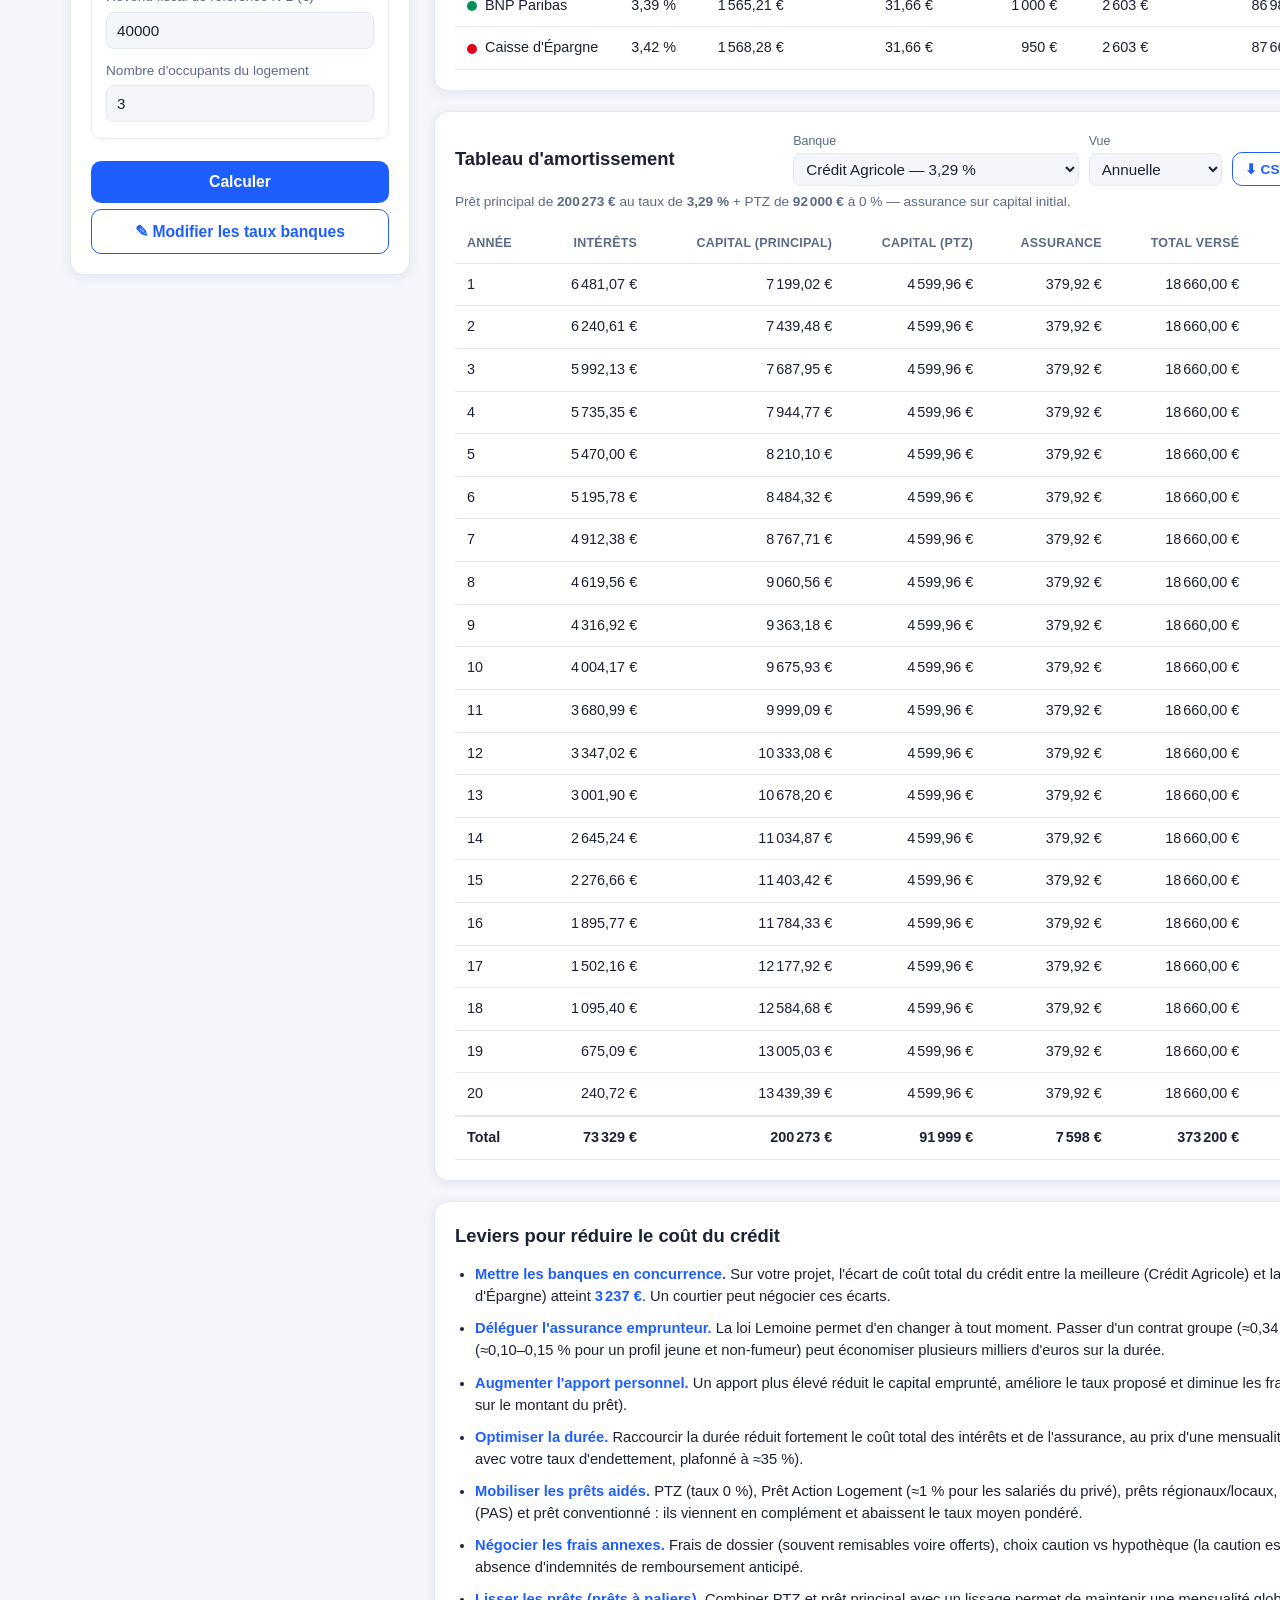
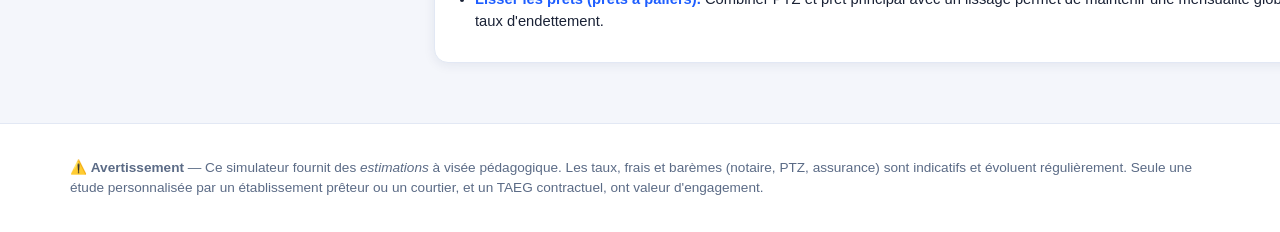
==== commit ff1b68fc: "Financement aligné sur le cas pratique : prêt = coût total − apport − PTZ Correction du plan de fina" ====
--- a/index.html
+++ b/index.html
@@ -183,17 +183,16 @@
           <div id="recapAcquisition" class="recap-grid"></div>
         </div>
 
-        <!-- Frais à régler comptant (hors prêt) -->
+        <!-- Autofinancement (cash à apporter) -->
         <div class="panel" id="comptantPanel">
-          <h2>À régler comptant au démarrage (hors prêt)</h2>
+          <h2>Autofinancement (cash à apporter)</h2>
           <div id="comptantRecap" class="recap-grid"></div>
           <p class="hint" style="margin-top:12px">
-            La banque exige un <strong>autofinancement minimum</strong> (par défaut 10 % du prix),
-            destiné à couvrir les frais de notaire. La <strong>trésorerie nécessaire</strong>
-            correspond aux frais comptant ; <strong>votre apport sert à les payer</strong> (il ne
-            s'y ajoute pas), son surplus réduit le prêt. Ces frais <strong>ne sont pas
-            financés</strong> et n'entrent pas dans la mensualité (dossier et garantie restent
-            comptés dans le coût total du crédit et le TAEG ; le notaire est un coût d'acquisition).
+            La banque exige un <strong>autofinancement minimum</strong> (par défaut 10 % du prix).
+            Cet apport <strong>ne vient pas en plus des frais de notaire</strong> : il les couvre
+            (~les frais), le reste finançant une partie du prix. Le prêt bancaire = coût total de
+            l'opération − apport − PTZ. Les frais de garantie et de dossier sont des frais liés au
+            crédit (comptés dans le coût total du crédit et le TAEG — voir le comparatif).
           </p>
         </div>
 
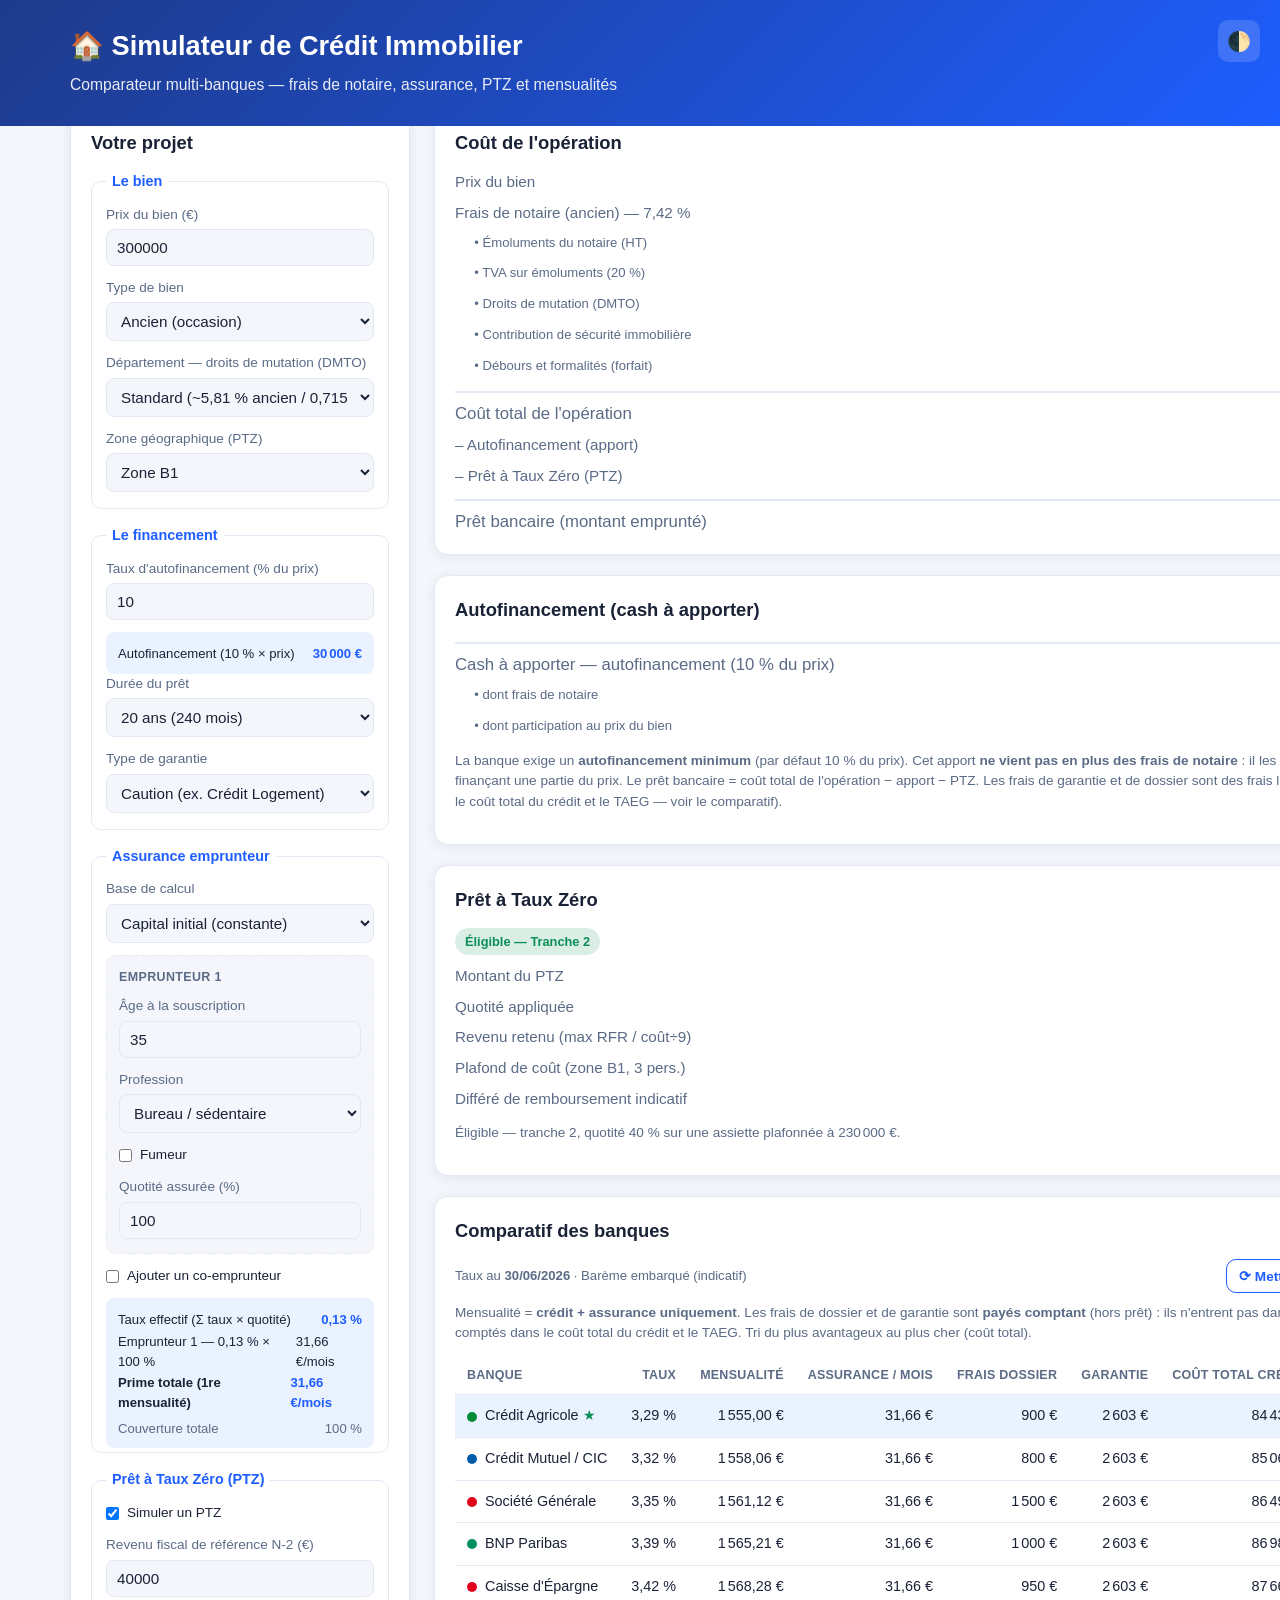
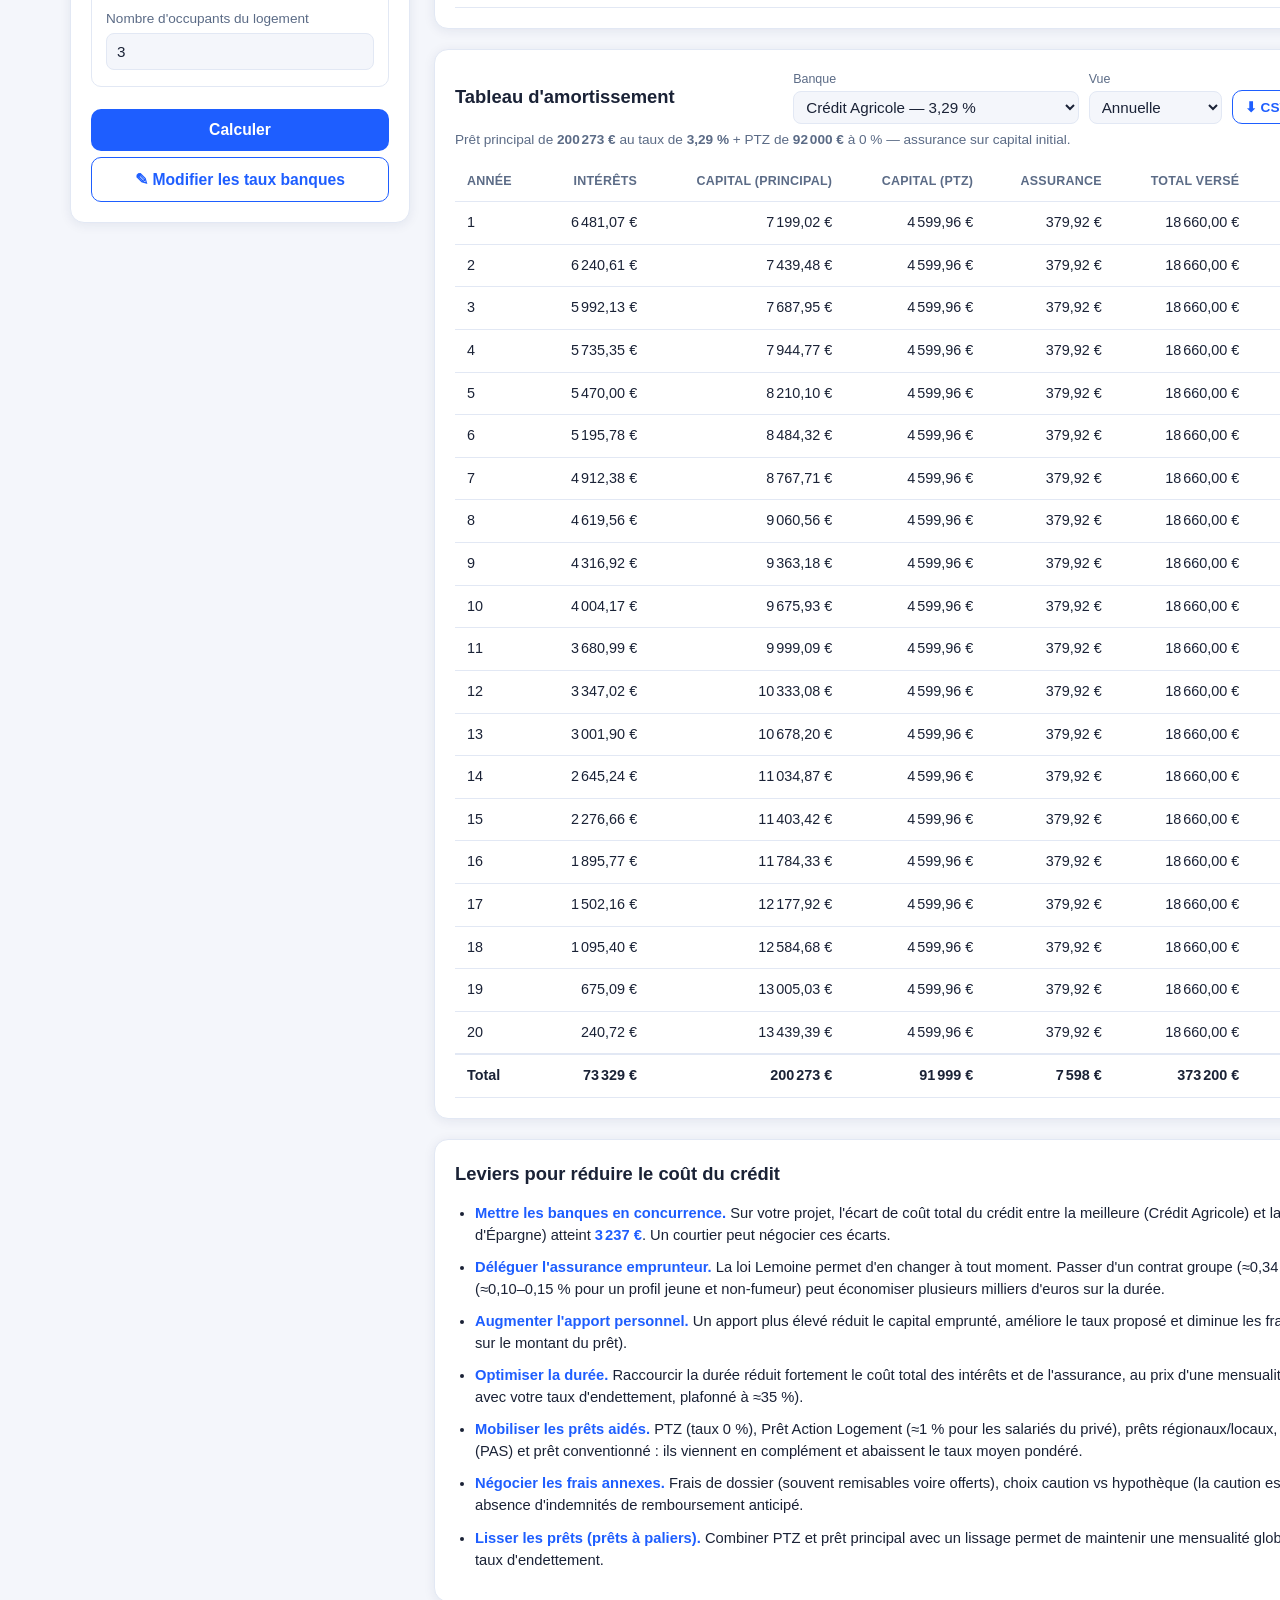
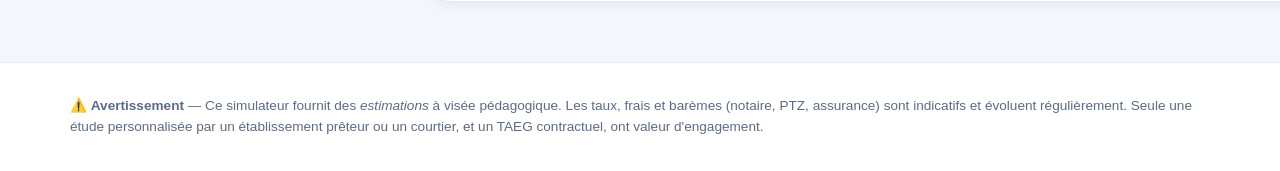
==== commit b17a3f32: "Autofinancement calculé automatiquement à partir du taux - Suppression du champ « Apport personnel (" ====
--- a/index.html
+++ b/index.html
@@ -67,14 +67,10 @@
         <fieldset>
           <legend>Le financement</legend>
           <label>
-            Apport personnel (€)
-            <input type="number" id="apport" value="30000" min="0" step="1000" />
-          </label>
-
-          <label>
-            Autofinancement min. exigé par la banque (% du prix)
-            <input type="number" id="autofinPct" value="10" min="0" max="100" step="1" />
-          </label>
+            Taux d'autofinancement (% du prix)
+            <input type="number" id="autofinPct" value="10" min="0" max="100" step="0.5" />
+          </label>
+          <div id="autofinMontant" class="assur-calc"></div>
 
           <label>
             Durée du prêt
